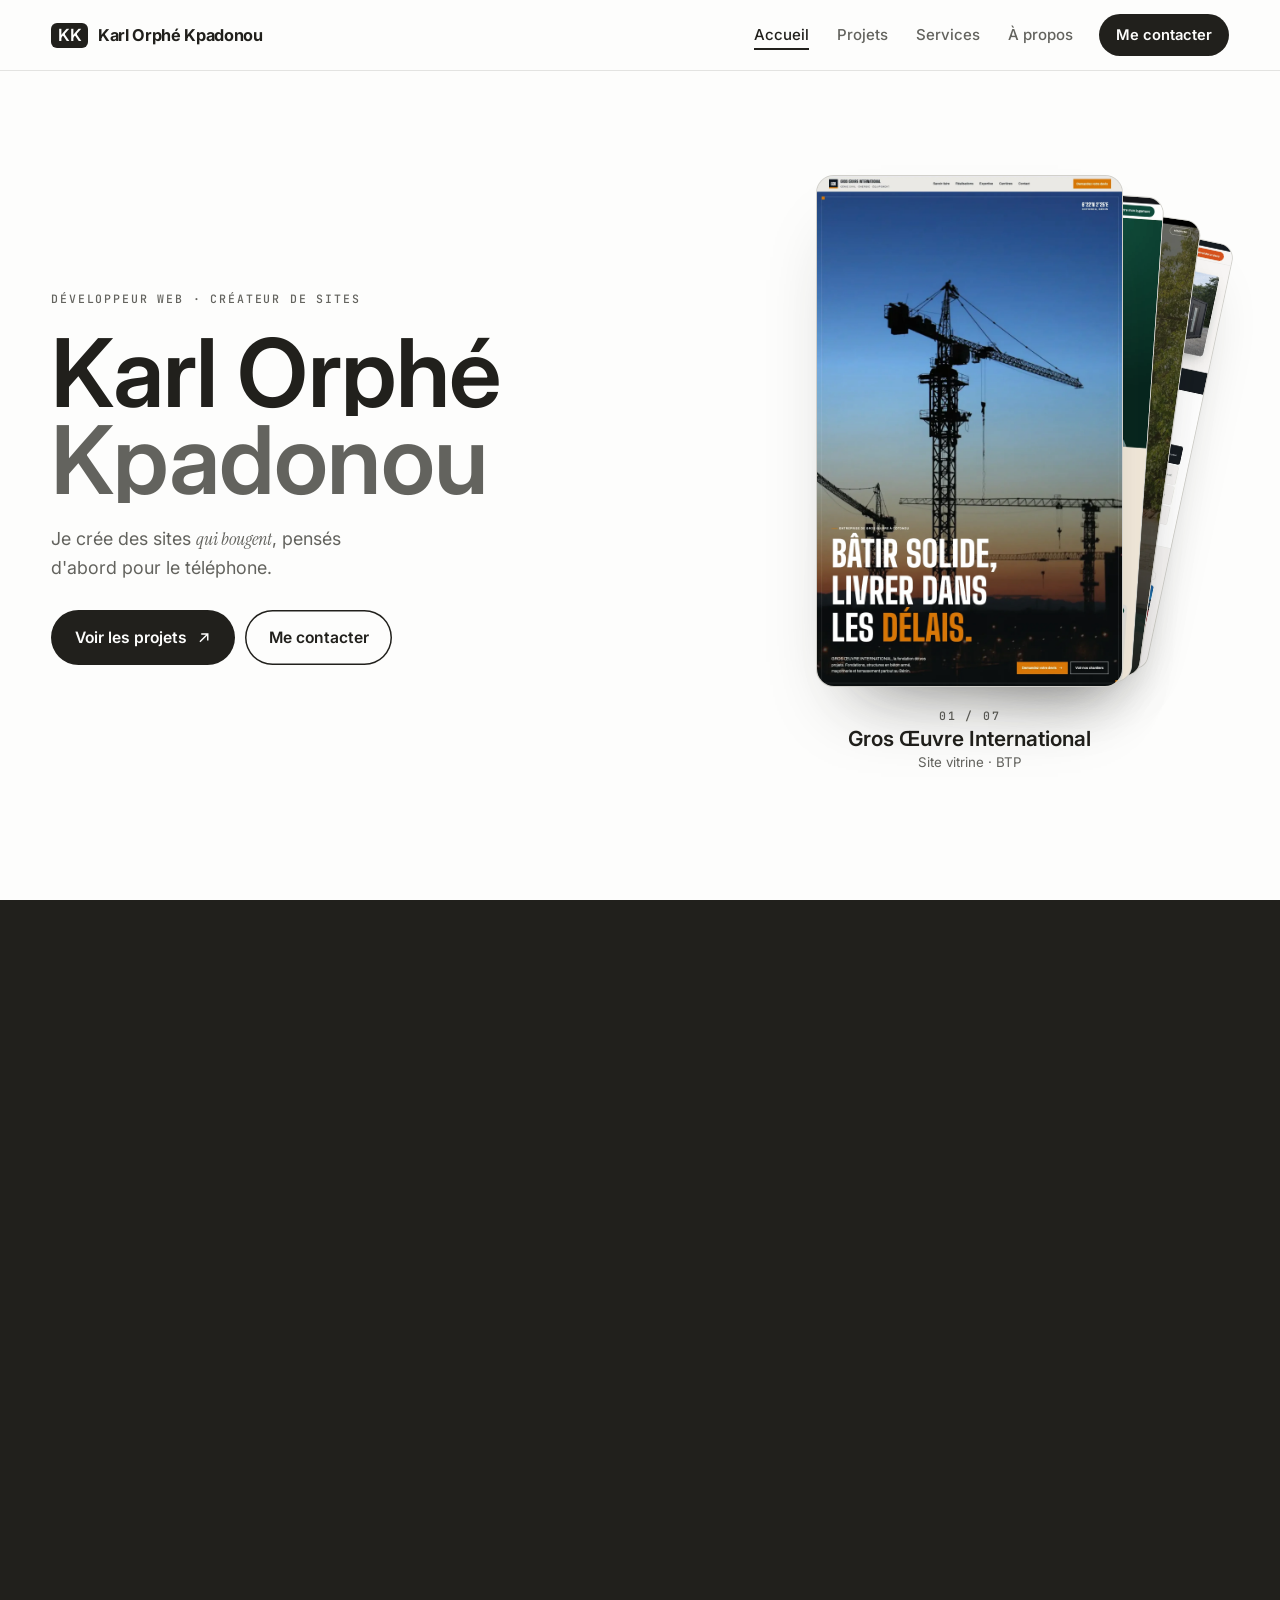
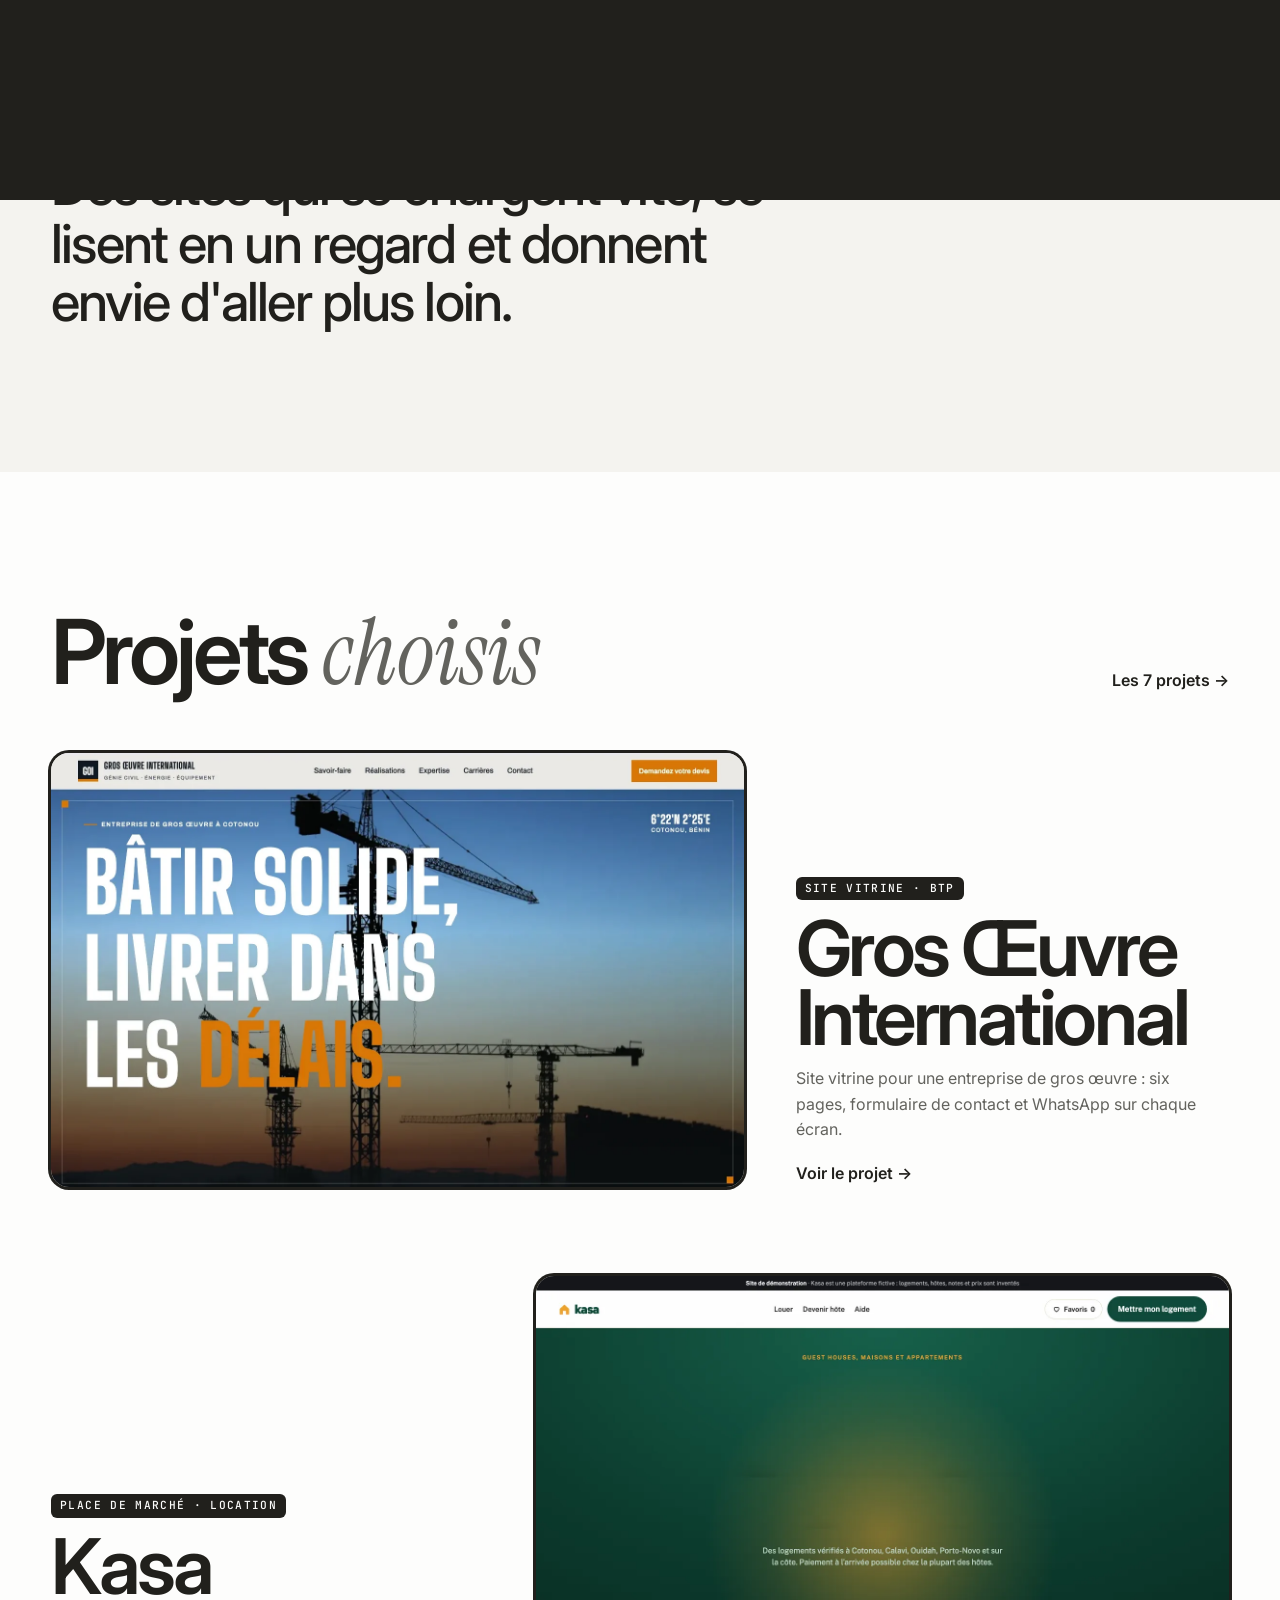
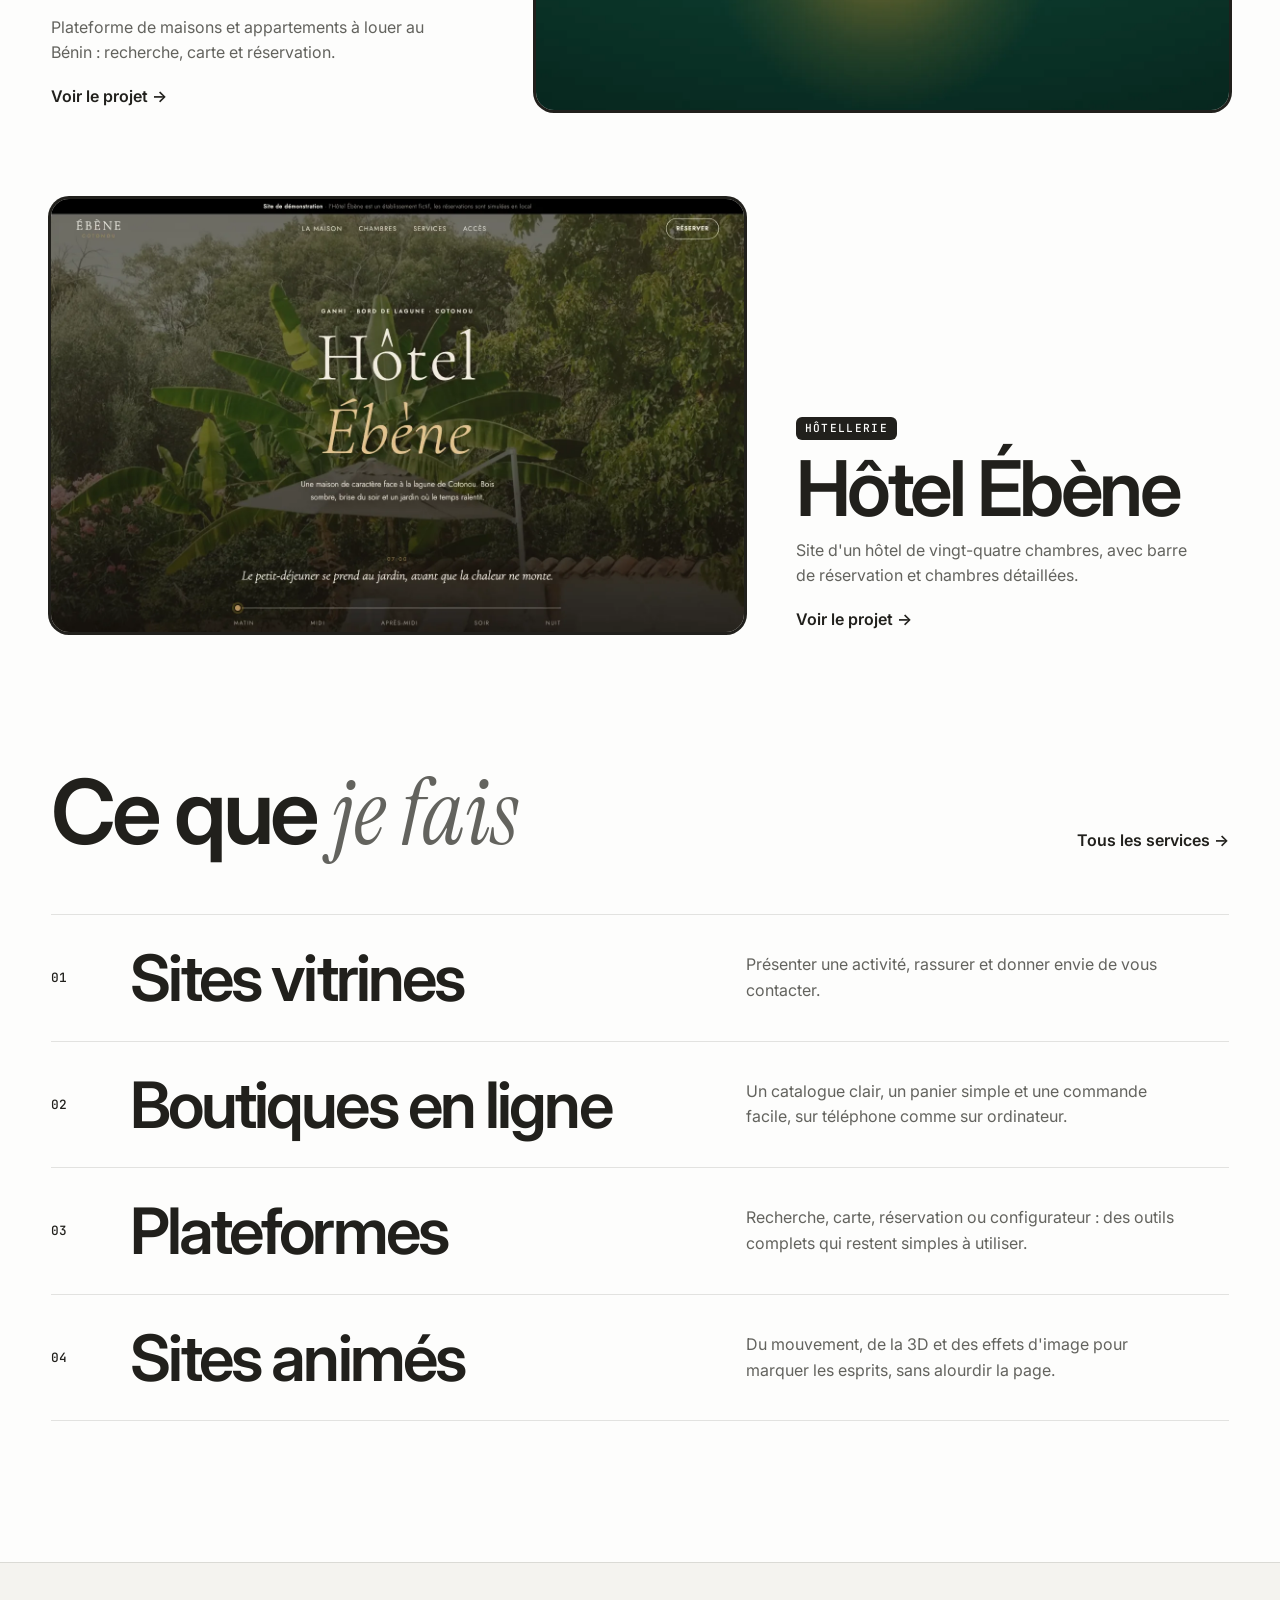
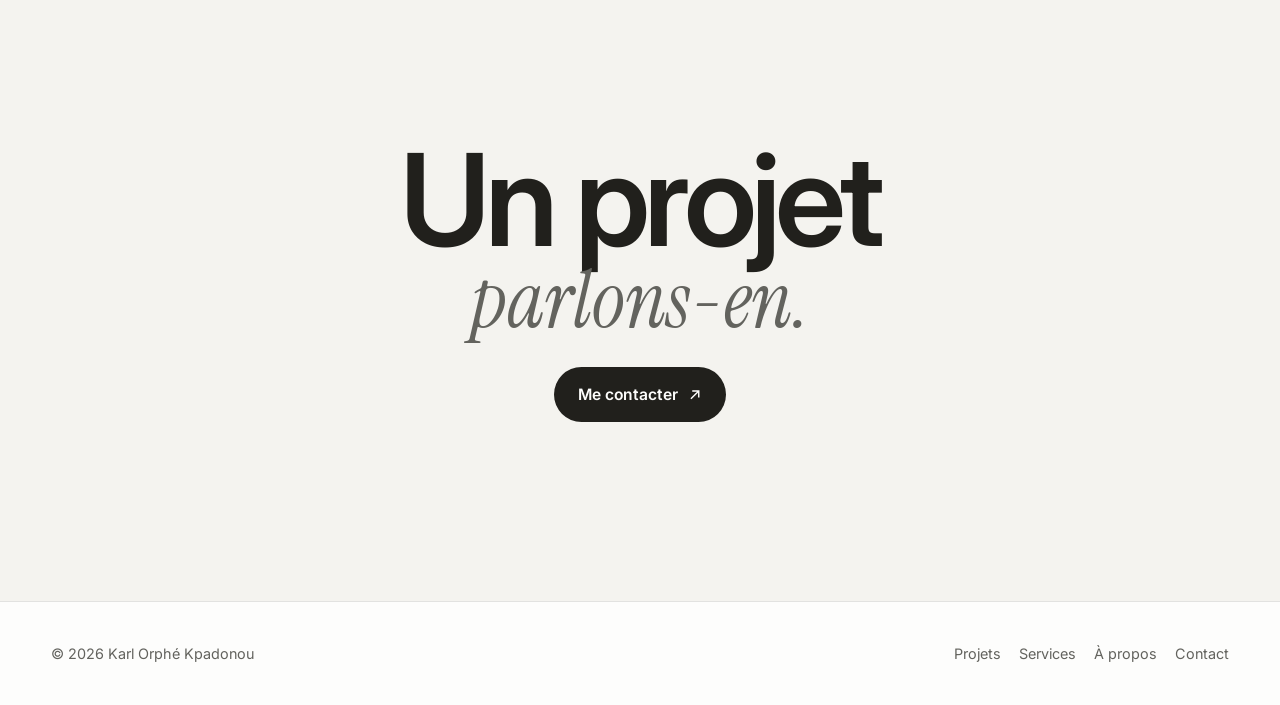
==== folio/index.html @ 0b269a1a "Portfolio et sites de démonstration Co-Authored-By: Claude Opus 5.5 <noreply@anthropic.com> Claude-S" ====
<!DOCTYPE html>
<html lang="fr">
<head>
<meta charset="utf-8">
<meta name="viewport" content="width=device-width,initial-scale=1,viewport-fit=cover">
<title>Karl Orphé Kpadonou · Développeur web</title>
<meta name="description" content="Karl Orphé Kpadonou, développeur web. Sites vitrines, boutiques en ligne, plateformes et sites animés, pensés d'abord pour le téléphone.">
<meta name="theme-color" content="#fdfdfc">
<link rel="preconnect" href="https://fonts.googleapis.com"><link rel="preconnect" href="https://fonts.gstatic.com" crossorigin>
<link href="https://fonts.googleapis.com/css2?family=Instrument+Serif:ital@0;1&family=Inter:wght@400;500;600&family=JetBrains+Mono:wght@500&display=swap" rel="stylesheet">
<link rel="preload" as="image" href="img/goi-long.webp?v=6"><link rel="preload" as="image" href="img/kasa-long.webp?v=6"><link rel="preload" as="image" href="img/ebene-long.webp?v=6">
<style>
:root{--bg:#fdfdfc;--bg2:#f4f3ef;--bg3:#e9e8e3;--ink:#21201c;--mute:#63635e;--line:rgba(33,32,28,.12);
--sky:#21201c;--coral:#21201c;--sun:#21201c;--mint:#21201c;--lilac:#21201c;--navy:#fdfdfc;
--gut:clamp(18px,4vw,56px);--disp:"Inter",system-ui,sans-serif;--serif:"Instrument Serif",Georgia,serif;--body:"Inter",system-ui,-apple-system,"Segoe UI",sans-serif;--mono:"JetBrains Mono",ui-monospace,monospace;--ease:cubic-bezier(.16,1,.3,1)}
*{box-sizing:border-box;margin:0}
html{-webkit-text-size-adjust:100%}
body{background:var(--bg);color:var(--ink);font:400 1rem/1.6 var(--body);-webkit-font-smoothing:antialiased;overflow-x:hidden}
a{color:inherit;text-decoration:none}img{display:block;max-width:100%}button{font:inherit;color:inherit;background:none;border:0;cursor:pointer}
[hidden]{display:none!important}
.tag{font:500 .72rem/1.2 var(--mono);letter-spacing:.16em;text-transform:uppercase;color:var(--mute)}
em.s{font-family:var(--serif);font-style:italic;font-weight:400;text-transform:none;letter-spacing:0}
.c-sky{color:var(--sky)}.c-coral{color:var(--coral)}.c-sun{color:var(--sun)}.c-mint{color:var(--mint)}.c-lilac{color:var(--lilac)}
.btn{display:inline-flex;align-items:center;gap:.6em;padding:.95em 1.5em;border-radius:999px;background:var(--sun);color:var(--navy);font-weight:600;font-size:.98rem;transition:background .3s,color .3s;will-change:transform}
.btn:hover{background:#3a3935}
.btn.line{background:transparent;color:inherit;box-shadow:inset 0 0 0 1.5px currentColor}
.btn.dark{background:var(--navy);color:var(--ink)}.btn.dark:hover{background:var(--bg3)}
.btn svg{width:1em;height:1em}

.nav{position:fixed;inset:0 0 auto 0;z-index:100;display:flex;justify-content:space-between;align-items:center;gap:16px;padding:14px var(--gut);background:rgba(253,253,252,.86);backdrop-filter:blur(12px);-webkit-backdrop-filter:blur(12px);border-bottom:1px solid var(--line)}
.nav .me{font-weight:600;letter-spacing:-.02em;font-size:1.02rem;display:flex;align-items:center;gap:10px}
.nav .me i{font:600 1.05rem/1 var(--disp);font-style:normal;background:var(--sky);color:var(--navy);padding:.28em .4em .22em;border-radius:6px}
.nav ul{display:flex;align-items:center;gap:clamp(14px,2.2vw,30px);list-style:none;padding:0;font-size:.94rem;font-weight:500}
.nav ul a{position:relative;padding:4px 0;color:var(--mute);transition:color .25s}
.nav ul a:hover,.nav ul a[aria-current]{color:var(--ink)}
.nav ul a[aria-current]::after{content:"";position:absolute;left:0;right:0;bottom:-2px;height:2px;background:var(--sun)}
.nav .cta{background:var(--sun);color:var(--navy);padding:.6em 1.15em;border-radius:999px;font-weight:600;font-size:.92rem;white-space:nowrap;transition:background .25s}
.nav .cta:hover{background:#3a3935}
.burger{display:none;width:42px;height:42px;border-radius:50%;box-shadow:inset 0 0 0 1.5px var(--line);position:relative}
.burger span{position:absolute;left:12px;right:12px;height:1.5px;background:var(--ink);transition:transform .35s var(--ease)}
.burger span:first-child{top:16px}.burger span:last-child{top:24px}
.menu-open .burger span:first-child{transform:translateY(4px) rotate(45deg)}.menu-open .burger span:last-child{transform:translateY(-4px) rotate(-45deg)}
.right{display:flex;align-items:center;gap:clamp(14px,2vw,28px)}
.mmenu{position:fixed;inset:0;z-index:99;background:var(--bg2);color:var(--ink);display:grid;align-content:center;gap:4px;padding:90px var(--gut) 40px;clip-path:inset(0 0 100% 0);transition:clip-path .6s var(--ease)}
.menu-open .mmenu{clip-path:inset(0)}
.mmenu a{font:600 clamp(2.6rem,12vw,4rem)/1.05 var(--disp)}
.mmenu a[aria-current]{color:var(--sky)}
@media(max-width:820px){.nav ul{display:none}.burger{display:block}.nav .me b{display:none}}

.wipe{position:fixed;inset:0;z-index:250;background:#21201c;color:#fdfdfc;display:grid;place-items:center;transform:translateY(100%);pointer-events:none}
.wipe b{font:600 clamp(3.5rem,14vw,11rem)/1 var(--disp)}
.wipe.in{transform:translateY(0);transition:transform .5s var(--ease)}
.wipe.out{transform:translateY(-100%);transition:transform .55s var(--ease)}
.prog{position:fixed;left:0;top:0;height:2px;width:100%;background:var(--sky);transform-origin:left;transform:scaleX(0);z-index:120}
.view{display:none}.view.on{display:block}

.hero{position:relative;height:100svh;min-height:600px;overflow:hidden;isolation:isolate}

.hero{display:grid;grid-template-columns:minmax(0,1.15fr) minmax(0,1fr);align-items:center;gap:clamp(30px,5vw,80px);padding:110px var(--gut) 60px;height:auto;min-height:100svh}
.h-txt h1{font:600 clamp(3.2rem,7.4vw,7.6rem)/.92 var(--disp);letter-spacing:-.055em;letter-spacing:-.01em;margin:18px 0 22px}
.h-txt h1 .l{display:block;overflow:hidden}
.h-txt h1 .l>span{display:block;transform:translateY(105%);transition:transform 1.1s var(--ease)}
.ready .h-txt h1 .l>span{transform:none}
.h-txt h1 .l:nth-child(2){color:var(--mute)}
.h-txt p{max-width:32ch;color:var(--mute);font-size:1.12rem}
.h-txt .acts{display:flex;gap:10px;flex-wrap:wrap;margin-top:28px}
.h-deck{display:grid;justify-items:center;gap:22px}
.deck{position:relative;width:clamp(210px,24vw,330px);aspect-ratio:3/5;cursor:pointer;touch-action:pan-y}
.deck a{position:absolute;inset:0;border-radius:18px;overflow:hidden;background:var(--bg3);border:1px solid rgba(33,32,28,.12);box-shadow:0 40px 70px -30px rgba(33,32,28,.28);transition:transform .7s var(--ease),opacity .5s;transform-origin:50% 100%}
.deck a img{width:100%;height:100%;object-fit:cover;object-position:top}
.deck a.out{transform:translateX(-115%) rotate(-14deg)!important;opacity:0!important}
.deck-cap{display:grid;justify-items:center;gap:6px;text-align:center;min-height:62px}
.deck-cap b{display:block;font:600 1.6rem/1 var(--disp)}
.deck-cap small{color:var(--mute)}
@media(max-width:800px){
  .hero{grid-template-columns:1fr;padding-top:96px;gap:26px}
  .h-deck{order:-1}
  .deck{width:min(46vw,200px)}
  .h-txt h1{font-size:clamp(2.8rem,13.5vw,4.2rem);margin:12px 0 14px}
}

}

.facts{display:grid;grid-template-columns:repeat(4,1fr);gap:12px;padding:0 var(--gut)}
.facts div{border-radius:20px;padding:22px;color:var(--ink);display:grid;gap:4px;background:var(--bg2)!important;border:1px solid var(--line)}
.facts b{font:600 clamp(2.4rem,5vw,4rem)/1 var(--disp);color:var(--sky)}
.facts span{font-weight:500;font-size:.95rem;color:var(--mute)}
@media(max-width:800px){.facts{grid-template-columns:repeat(2,1fr)}}

[data-split] .w{display:inline-block;opacity:.15;transform:translateY(.25em);transition:opacity .6s var(--ease),transform .8s var(--ease)}
[data-split].in .w{opacity:1;transform:none}
.up{opacity:0;transform:translateY(36px);transition:opacity .8s var(--ease),transform .9s var(--ease)}
.up.in{opacity:1;transform:none}

section{position:relative}
.sec{padding:clamp(80px,11vw,160px) var(--gut)}
.sec-h{display:flex;justify-content:space-between;align-items:end;gap:20px;flex-wrap:wrap;margin-bottom:clamp(30px,5vw,60px)}
.sec-h h2{font:600 clamp(3rem,10vw,9rem)/.88 var(--disp)}
.manifest{font-size:clamp(1.7rem,4.2vw,4rem);font-weight:500;letter-spacing:-.035em;line-height:1.08;max-width:22ch}
.band{background:var(--bg2);color:var(--ink)}
.band .tag{color:var(--sky)}

.feat{display:grid;gap:clamp(40px,7vw,100px)}
.fcard{display:grid;grid-template-columns:1.6fr 1fr;gap:clamp(18px,4vw,60px);align-items:end}
.fcard:nth-child(even){grid-template-columns:1fr 1.6fr}.fcard:nth-child(even) .fimg{order:2}
.fimg{border-radius:18px;overflow:hidden;aspect-ratio:16/10;background:var(--bg3);box-shadow:0 0 0 3px var(--c)}
.fimg img{width:100%;height:100%;object-fit:cover;object-position:top;transition:transform 1.2s var(--ease)}
.fcard:hover .fimg img{transform:scale(1.05)}
.fcard h3{font:600 clamp(2.4rem,6vw,5.6rem)/.9 var(--disp);margin:14px 0}
.fcard p{color:var(--mute);max-width:40ch}
.chip{display:inline-block;background:var(--c);color:var(--navy);font:500 .7rem/1 var(--mono);letter-spacing:.12em;text-transform:uppercase;padding:.55em .8em;border-radius:6px}
.more{display:inline-flex;align-items:center;gap:.5em;margin-top:18px;font-weight:600;color:var(--c,var(--sun))}
@media(max-width:800px){.fcard,.fcard:nth-child(even){grid-template-columns:1fr}.fcard:nth-child(even) .fimg{order:0}}

.slist{border-top:1px solid var(--line)}
.acc{border-bottom:1px solid var(--line)}
.acc summary{list-style:none;display:grid;grid-template-columns:4ch minmax(0,1.3fr) minmax(0,1fr) auto;gap:clamp(10px,3vw,40px);align-items:center;padding:clamp(20px,3vw,34px) 0;cursor:default}
.acc summary::-webkit-details-marker{display:none}
.acc summary b{font:500 .8rem var(--mono);color:var(--c)}
.acc summary h3{font:600 clamp(2rem,5vw,4.2rem)/.9 var(--disp)}
.acc summary i{display:none;font-style:normal;width:34px;height:34px;border-radius:50%;background:var(--c);color:var(--navy);place-items:center;font-size:1rem;transition:transform .35s var(--ease)}
.acc[open] summary i{transform:rotate(180deg)}
.acc .body{color:var(--mute)}
.acc .body.m{display:none}
@media(max-width:700px){
  .acc summary{grid-template-columns:3.5ch 1fr auto;cursor:pointer}
  .acc summary i{display:grid}
  .acc summary .body{display:none}
  .acc[open] .body.m{display:block;padding:0 0 20px 0}
}

.cta{padding:clamp(100px,14vw,200px) var(--gut);text-align:center;display:grid;justify-items:center;gap:30px;background:var(--bg2);color:var(--ink);overflow:hidden;border-top:1px solid var(--line)}
.cta h2{font:600 clamp(3rem,10vw,9rem)/.9 var(--disp)}
.cta h2 em{font-size:.62em;display:block;margin-top:.1em;color:var(--sky)}


.pg-h{padding:clamp(120px,15vw,190px) var(--gut) 0;display:grid;gap:14px}
.pg-h h1{font:600 clamp(4.2rem,17vw,16rem)/.82 var(--disp)}
.pg-h p{color:var(--mute);max-width:46ch}
.ring-view{width:100%;height:clamp(440px,62vw,680px);perspective:1300px;display:grid;place-items:center;cursor:grab;touch-action:pan-y;user-select:none;overflow:hidden}
.ring-view:active{cursor:grabbing}
.ring{position:relative;width:0;height:0;transform-style:preserve-3d;will-change:transform}
.ring a{position:absolute;left:calc(var(--cw)/-2);top:calc(var(--cw)*-0.83);width:var(--cw);height:calc(var(--cw)*1.66);border-radius:16px;overflow:hidden;background:var(--bg3);backface-visibility:hidden;box-shadow:0 0 0 3px var(--c),0 30px 50px -26px rgba(33,32,28,.22);-webkit-user-drag:none}
.ring a img{width:100%;height:100%;object-fit:cover;object-position:top;pointer-events:none}

.ring a b{position:absolute;left:10px;bottom:10px;z-index:2;font:500 .62rem/1 var(--mono);letter-spacing:.12em;background:var(--navy);color:var(--sky);padding:.5em .6em;border-radius:5px}

.ring-cap{display:grid;justify-items:center;gap:8px;text-align:center;padding:0 var(--gut) clamp(60px,8vw,100px)}
.ring-cap b{font:600 clamp(2rem,5vw,3.4rem)/1 var(--disp)}
.ring-cap small{color:var(--mute);margin-bottom:10px}

.case-h{padding:clamp(120px,14vw,180px) var(--gut) clamp(30px,5vw,60px);display:grid;gap:20px}
.case-h .tag{color:var(--sky)}
.case-h h1{font:600 clamp(3.4rem,12vw,11rem)/.85 var(--disp)}
.meta{display:flex;flex-wrap:wrap;gap:clamp(18px,4vw,60px);border-top:1px solid var(--line);padding-top:18px}
.meta div{display:grid;gap:4px;font-weight:600}.meta small{font:500 .7rem var(--mono);letter-spacing:.14em;text-transform:uppercase;color:var(--mute)}
.case-f{padding:clamp(30px,5vw,60px) var(--gut)}
.frame{border-radius:16px;overflow:hidden;aspect-ratio:16/9;background:var(--bg3);position:relative;box-shadow:0 0 0 3px var(--c)}
.frame img{width:100%;position:absolute;top:0;left:0}
.case-b{padding:0 var(--gut) clamp(40px,6vw,90px);display:grid;grid-template-columns:1fr 1.2fr;gap:clamp(24px,6vw,90px)}
.case-b h2{font-size:clamp(1.6rem,3vw,2.6rem);font-weight:500}
.case-b ul{list-style:none;padding:0}
.case-b li{display:grid;grid-template-columns:3ch 1fr;gap:12px;padding:16px 0;border-top:1px solid var(--line);color:#3a3935}
.case-b li b{font:500 .8rem var(--mono);color:var(--c);padding-top:.25em}
@media(max-width:800px){.case-b{grid-template-columns:1fr}}
.shots{padding:0 var(--gut) clamp(40px,6vw,90px);display:grid;grid-template-columns:repeat(2,1fr);gap:clamp(12px,2vw,24px)}
.shots figure{border-radius:14px;overflow:hidden}
.shots figure:first-child{grid-column:1/-1}
@media(max-width:640px){.shots{grid-template-columns:1fr}}
.mdet>summary{display:none}
@media(max-width:700px){
  .mdet{border-top:1px solid var(--line);margin:0 var(--gut)}
  .mdet:last-of-type{border-bottom:1px solid var(--line);margin-bottom:40px}
  .mdet>summary{display:flex;justify-content:space-between;align-items:center;list-style:none;padding:18px 0;font-weight:600;cursor:pointer}
  .mdet>summary::-webkit-details-marker{display:none}
  .mdet>summary i{font-style:normal;width:32px;height:32px;border-radius:50%;background:var(--c);color:var(--navy);display:grid;place-items:center;transition:transform .35s}
  .mdet[open]>summary i{transform:rotate(180deg)}
  .mdet .shots,.mdet .case-b{padding-left:0;padding-right:0}
}
.next{display:block;padding:clamp(60px,9vw,120px) var(--gut);background:var(--bg2);text-align:center}
.next b{display:block;font:600 clamp(3rem,11vw,9rem)/.9 var(--disp);margin-top:12px;transition:color .3s}
.next:hover b{color:var(--sun)}

.srv{display:grid;grid-template-columns:repeat(2,minmax(0,1fr));gap:14px;padding:clamp(50px,7vw,90px) var(--gut)}
.srv details{border-radius:22px;background:var(--bg2);color:var(--ink);padding:clamp(24px,3.5vw,44px);border:1px solid var(--line)}
.srv summary{list-style:none;display:flex;justify-content:space-between;gap:16px;align-items:start;cursor:default}
.srv summary::-webkit-details-marker{display:none}
.srv h3{font:600 clamp(2.2rem,4.6vw,4rem)/.9 var(--disp);margin-top:10px}
.srv .tag{color:var(--sky)}
.srv summary i{display:none;font-style:normal;width:36px;height:36px;border-radius:50%;background:var(--sky);color:var(--navy);place-items:center;flex:none;transition:transform .35s}
.srv details[open] summary i{transform:rotate(180deg)}
.srv p{font-size:1.05rem;margin-top:16px;color:#3a3935}
.srv ul{list-style:none;padding:0;display:flex;flex-wrap:wrap;gap:8px;margin-top:18px}
.srv li{padding:.45em .95em;border-radius:999px;background:rgba(33,32,28,.05);font-size:.88rem;font-weight:500}
@media(max-width:800px){.srv{grid-template-columns:1fr}}
@media(max-width:700px){.srv summary{cursor:pointer;align-items:center}.srv summary i{display:grid}}
.steps{display:grid;grid-template-columns:repeat(4,minmax(0,1fr));gap:14px}
.steps article{padding:26px;border-radius:20px;background:var(--bg2);border-top:4px solid var(--c);display:grid;gap:10px;align-content:start}
.steps b{font:italic 400 3.2rem/1 var(--serif);color:var(--c)}
.steps h3{font-size:1.3rem}.steps p{color:var(--mute);font-size:.96rem}
@media(max-width:900px){.steps{grid-template-columns:repeat(2,minmax(0,1fr))}}@media(max-width:480px){.steps{grid-template-columns:1fr}}
.faq{max-width:900px}
.faq details{border-top:1px solid var(--line);padding:22px 0}
.faq details:last-child{border-bottom:1px solid var(--line)}
.faq summary{list-style:none;cursor:pointer;display:flex;justify-content:space-between;gap:20px;font-size:clamp(1.1rem,2vw,1.4rem);font-weight:500}
.faq summary::-webkit-details-marker{display:none}
.faq summary::after{content:"+";color:var(--sun);font-size:1.5em;line-height:1;transition:transform .3s}
.faq details[open] summary::after{transform:rotate(45deg)}
.faq p{color:var(--mute);margin-top:12px;max-width:60ch}

.ab-h{padding:clamp(120px,14vw,180px) var(--gut) clamp(50px,7vw,90px);display:grid;grid-template-columns:minmax(0,1.5fr) minmax(0,1fr);gap:clamp(30px,6vw,100px);align-items:end}
.ab-h h1{font-size:clamp(2.8rem,7.5vw,7.4rem);font-weight:600;letter-spacing:-.05em;line-height:.95}
.ab-h .acts{display:flex;gap:10px;flex-wrap:wrap;margin-top:28px}
.fiche{border-radius:22px;background:var(--bg2);border:1px solid var(--line);color:var(--ink);padding:8px 22px}
.fiche>div{display:grid;grid-template-columns:7.5em 1fr;gap:14px;padding:14px 0;border-bottom:1px solid var(--line);align-items:baseline}
.fiche>div:last-child{border:0}
.fiche small{font:500 .68rem var(--mono);letter-spacing:.14em;text-transform:uppercase;opacity:.7}
.fiche b{font-weight:600}
.fiche .edu small{display:inline;margin-left:8px;font:400 .88rem var(--body);letter-spacing:0;text-transform:none}
@media(max-width:860px){.ab-h{grid-template-columns:1fr}}
.ab-b{padding:0 var(--gut) clamp(80px,10vw,140px);display:grid;grid-template-columns:1.4fr 1fr;gap:clamp(24px,6vw,100px)}
.ab-b p{color:#3a3935;font-size:1.1rem;max-width:44ch}.ab-b p+p{margin-top:1em}
@media(max-width:860px){.ab-b{grid-template-columns:1fr}}

.ct{padding:clamp(120px,14vw,180px) var(--gut) clamp(80px,10vw,140px);display:grid;grid-template-columns:minmax(0,1fr) minmax(0,1fr);gap:clamp(30px,6vw,90px)}
.ct h1{font:600 clamp(3.6rem,11vw,10rem)/.85 var(--disp)}
.mailbox{margin-top:28px;border-radius:20px;background:var(--bg2);border:1px solid var(--line);color:var(--ink);padding:22px;display:grid;gap:6px}
.mailbox small{font:500 .68rem var(--mono);letter-spacing:.14em;text-transform:uppercase;opacity:.7}
.mail{font-size:clamp(1.1rem,2.4vw,1.7rem);font-weight:600;word-break:break-all}
.copy{justify-self:start;font:500 .72rem var(--mono);letter-spacing:.12em;text-transform:uppercase;background:var(--sky);color:var(--navy);padding:.6em .9em;border-radius:999px;margin-top:6px}
.ways{display:flex;gap:10px;flex-wrap:wrap;margin-top:14px}
.ways span{padding:.5em .9em;border-radius:999px;background:var(--bg2);font-size:.9rem}
.fbox{border-radius:22px;background:var(--bg2);padding:clamp(20px,3vw,34px);align-self:start}
.fbox>summary{list-style:none;display:flex;justify-content:space-between;align-items:center;font:600 1.8rem/1 var(--disp);cursor:default}
.fbox>summary::-webkit-details-marker{display:none}
.fbox>summary i{display:none;font-style:normal;width:36px;height:36px;border-radius:50%;background:var(--sun);color:var(--navy);place-items:center;font-family:var(--body);font-size:1rem;transition:transform .35s}
.fbox[open]>summary i{transform:rotate(180deg)}
@media(max-width:700px){.fbox>summary{cursor:pointer}.fbox>summary i{display:grid}}
form{display:grid;grid-template-columns:1fr 1fr;gap:14px;align-content:start;margin-top:20px}
label{display:grid;gap:6px;font-size:.85rem;color:var(--mute)}
label.full,.full{grid-column:1/-1}
input,select,textarea{font:inherit;font-size:1rem;color:var(--ink);background:var(--bg);border:1px solid var(--line);border-radius:12px;padding:.85em 1em;width:100%}
textarea{min-height:120px;resize:vertical}
input:focus,select:focus,textarea:focus{outline:2px solid var(--sun);outline-offset:1px}
.ok{display:none;color:var(--mint)}.ok.on{display:block}
@media(max-width:800px){.ct{grid-template-columns:1fr}form{grid-template-columns:1fr}}

footer{padding:40px var(--gut);display:flex;justify-content:space-between;gap:20px;flex-wrap:wrap;border-top:1px solid var(--line);color:var(--mute);font-size:.9rem}
footer nav{display:flex;gap:18px;flex-wrap:wrap}footer a:hover{color:var(--sun)}

@media(prefers-reduced-motion:reduce){*,*::before,*::after{animation:none!important;transition:none!important}.up,[data-split] .w{opacity:1;transform:none}.hero-b h1 .l>span{transform:none}}
h1,h2,h3{letter-spacing:-.045em}
.pg-h h1{font-size:clamp(3.4rem,12vw,11rem)!important;letter-spacing:-.06em}
.sec-h h2{font-size:clamp(2.4rem,7vw,6.4rem)!important}
.case-h h1{font-size:clamp(2.8rem,8.5vw,8rem)!important}
.next b{font-size:clamp(2.4rem,7.5vw,6.5rem)!important}
.ct h1{font-size:clamp(3rem,8vw,7.4rem)!important}
em.s{color:var(--mute)!important}
.tag{color:var(--mute)!important}
.btn.line{color:var(--ink)}
.deck-cap b{font-size:1.3rem}
.ring-cap b{font-size:clamp(1.6rem,4vw,2.6rem)}
.ab-b p.manifest{font-size:clamp(1.7rem,3.4vw,3rem);color:var(--ink);max-width:20ch}
</style>
</head>
<body>
<div class="prog" id="prog"></div>
<div class="wipe" id="wipe" aria-hidden="true"><b id="wipeT"></b></div>

<header class="nav">
  <a class="me" href="#accueil" aria-label="Accueil"><i>KK</i><b data-me="nom">Karl Orphé Kpadonou</b></a>
  <div class="right">
    <nav aria-label="Navigation"><ul>
      <li><a href="#accueil">Accueil</a></li><li><a href="#projets">Projets</a></li><li><a href="#services">Services</a></li><li><a href="#apropos">À propos</a></li>
    </ul></nav>
    <a class="cta" href="#contact">Me contacter</a>
    <button class="burger" id="burger" aria-label="Ouvrir le menu" aria-expanded="false"><span></span><span></span></button>
  </div>
</header>
<nav class="mmenu" id="mmenu" aria-label="Menu mobile">
  <a href="#accueil">Accueil</a><a href="#projets">Projets</a><a href="#services">Services</a><a href="#apropos">À propos</a><a href="#contact">Contact</a>
</nav>

<main>
<div class="view on" data-view="accueil">
  <section class="hero" id="hero">
    <div class="h-txt">
      <span class="tag c-sky">Développeur web · Créateur de sites</span>
      <h1><span class="l"><span data-me="prenoms">Karl Orphé</span></span><span class="l"><span style="transition-delay:.1s" data-me="nomfam">Kpadonou</span></span></h1>
      <p>Je crée des sites <em class="s c-sky">qui bougent</em>, pensés d'abord pour le téléphone.</p>
      <div class="acts"><a class="btn" href="#projets" data-mag>Voir les projets <svg viewBox="0 0 24 24" fill="none" stroke="currentColor" stroke-width="2.2"><path d="M6 18 18 6M8 6h10v10"/></svg></a><a class="btn line" href="#contact" data-mag>Me contacter</a></div>
    </div>
    <div class="h-deck">
      <div class="deck" id="deck" aria-label="Projets récents"></div>
      <div class="deck-cap"><span class="tag" id="deckN">01 / 07</span><a href="#goi" id="deckT"><b>Gros Œuvre International</b><small>Site vitrine · BTP</small></a></div>
    </div>
  </section>

  <section class="facts">
    <div style="background:var(--sky)"><b>7</b><span>sites réalisés</span></div>
    <div style="background:var(--sun)"><b>4</b><span>types de sites</span></div>
    <div style="background:var(--mint)"><b>100 %</b><span>pensés mobile</span></div>
    <div style="background:var(--coral)"><b>24 h</b><span>pour vous répondre</span></div>
  </section>

  <section class="sec band" style="margin-top:clamp(60px,9vw,120px)">
    <span class="tag">En bref</span>
    <p class="manifest" data-split style="margin-top:22px">Des sites qui se chargent vite, se lisent en un regard et donnent envie d'aller plus loin.</p>
  </section>

  <section class="sec">
    <div class="sec-h"><h2>Projets <em class="s c-sky">choisis</em></h2><a class="more" href="#projets">Les 7 projets →</a></div>
    <div class="feat" id="feat"></div>
  </section>

  <section class="sec" style="padding-top:0">
    <div class="sec-h"><h2>Ce que <em class="s c-coral">je fais</em></h2><a class="more" href="#services">Tous les services →</a></div>
    <div class="slist" id="slistHome"></div>
  </section>

  <section class="cta">
    <h2>Un projet<em class="s">parlons-en.</em></h2>
    <a class="btn" href="#contact" data-mag>Me contacter <svg viewBox="0 0 24 24" fill="none" stroke="currentColor" stroke-width="2.2"><path d="M6 18 18 6M8 6h10v10"/></svg></a>
  </section>
</div>

<div class="view" data-view="projets">
  <section class="pg-h"><span class="tag c-sun">Sélection · 7 projets</span><h1>Projets</h1><p>Faites tourner le manège et touchez un site pour l'ouvrir.</p></section>
  <section class="ring-view" id="ringView" aria-label="Manège des projets"><div class="ring" id="ring"></div></section>
  <div class="ring-cap"><span class="tag" id="ringN">01 / 07</span><b id="ringT">Gros Œuvre International</b><small id="ringK">Site vitrine · BTP</small><a class="btn" id="ringGo" href="#goi">Ouvrir le projet</a><span class="tag">Glissez pour faire tourner</span></div>
</div>

<div class="view" data-view="case" id="case"></div>

<div class="view" data-view="services">
  <section class="pg-h"><span class="tag c-mint">Services</span><h1>Services</h1><p>Quatre types de sites, une même exigence : rapides, clairs et pensés pour le téléphone.</p></section>
  <section class="srv" id="srv"></section>
  <section class="sec" style="padding-top:clamp(40px,6vw,80px)">
    <div class="sec-h"><h2>Comment <em class="s c-sun">je travaille</em></h2></div>
    <div class="steps">
      <article class="up" style="--c:var(--sky)"><b>1</b><h3>J'écoute</h3><p>Vous me dites ce que le site doit faire et pour qui.</p></article>
      <article class="up" style="--c:var(--sun)"><b>2</b><h3>Je maquette</h3><p>Vous voyez le site avant qu'il existe, et on ajuste ensemble.</p></article>
      <article class="up" style="--c:var(--mint)"><b>3</b><h3>Je construis</h3><p>Pages, contenus et détails, testés sur de vrais téléphones.</p></article>
      <article class="up" style="--c:var(--coral)"><b>4</b><h3>Je mets en ligne</h3><p>Publication, vérifications et prise en main du site.</p></article>
    </div>
  </section>
  <section class="sec" style="padding-top:0">
    <div class="sec-h"><h2>Questions</h2></div>
    <div class="faq">
      <details><summary>Combien de temps faut-il pour un site ?</summary><p>Cela dépend du nombre de pages et des contenus disponibles. Je vous donne un délai précis avec ma proposition, avant de commencer.</p></details>
      <details><summary>Pouvez-vous gérer le nom de domaine et l'hébergement ?</summary><p>Oui. Je m'en occupe, à votre nom, pour que le site vous appartienne entièrement.</p></details>
      <details><summary>Pourrai-je modifier le site moi-même ?</summary><p>Oui. Je vous montre comment changer les textes et les images, et je reste disponible si besoin.</p></details>
      <details><summary>Le site fonctionnera-t-il bien sur téléphone ?</summary><p>C'est le point de départ de chaque projet : je conçois d'abord pour le téléphone, puis j'élargis à l'ordinateur.</p></details>
    </div>
  </section>
  <section class="cta sky"><h2>Votre site<em class="s">commence ici.</em></h2><a class="btn" href="#contact" data-mag>Me contacter</a></section>
</div>

<div class="view" data-view="apropos">
  <section class="ab-h">
    <div><span class="tag c-lilac">À propos</span><h1 style="margin-top:18px">Je crée des sites <em class="s c-lilac">qui donnent envie.</em></h1>
      <div class="acts"><a class="btn" href="#contact" data-mag>Me contacter</a><a class="btn line" href="#projets" data-mag>Voir les projets</a><a class="btn line" id="waBtn" href="#" target="_blank" rel="noopener" hidden>WhatsApp</a></div></div>
    <div class="fiche">
      <div><small>Nom</small><b data-me="nom">Karl Orphé Kpadonou</b></div>
      <div><small>Métier</small><b>Développeur web</b></div>
      <div><small>Je réalise</small><b>Vitrines · Boutiques · Plateformes</b></div>
      <div id="eduWrap"><small>Formation</small><span class="edu" id="edu"></span></div>
      <div><small>Réponse</small><b>Sous 24 heures</b></div>
    </div>
  </section>
  <section class="ab-b">
    <p class="manifest" data-split>Étudiant en école d'ingénieurs, je dessine et je code des sites web.</p>
    <div><p>Je travaille avec l'intelligence artificielle pour aller vite, et je teste chaque page sur téléphone avant de la mettre en ligne.</p><p>Les sept sites de ce portfolio sont des projets de démonstration. Ouvrez-les : ils montrent ce que je sais faire.</p></div>
  </section>
  <section class="cta lilac"><h2>Parlons de<em class="s">votre projet.</em></h2><a class="btn" href="#contact" data-mag>Me contacter</a></section>
</div>

<div class="view" data-view="contact">
  <section class="ct">
    <div><span class="tag c-mint">Contact</span><h1 style="margin-top:16px">Parlons de votre <em class="s c-mint">site.</em></h1>
      <div class="mailbox"><small>Écrivez-moi</small><a class="mail" id="mail" href="#">—</a><button class="copy" id="copy" type="button">Copier l'adresse</button></div>
      <div class="ways" id="ways"></div></div>
    <details class="fbox" id="fbox" open><summary>Décrire mon projet <i>▾</i></summary>
    <form id="briefForm">
      <label>Nom ou entreprise<input name="nom" required placeholder="Studio, entreprise…"></label>
      <label>E-mail ou WhatsApp<input name="contact" required placeholder="vous@exemple.com"></label>
      <label class="full">Type de projet<select name="type"><option>Site vitrine</option><option>Boutique en ligne</option><option>Plateforme</option><option>Site animé</option><option>Refonte</option></select></label>
      <label class="full">Votre besoin en quelques lignes<textarea name="msg" placeholder="Activité, pages souhaitées, délai idéal…"></textarea></label>
      <div class="full"><button class="btn" type="submit">Préparer l'e-mail</button></div>
      <p class="ok full" id="briefOk" role="status">Votre messagerie s'ouvre avec le message prêt à envoyer.</p>
    </form></details>
  </section>
</div>
</main>

<footer><span>© 2026 <span data-me="nom">Karl Orphé Kpadonou</span></span><nav><a href="#projets">Projets</a><a href="#services">Services</a><a href="#apropos">À propos</a><a href="#contact">Contact</a></nav></footer>

<script>
/* ======================= VOS INFORMATIONS ======================= */
const ME={
  nom:"Karl Orphé Kpadonou",
  email:"kpadonouk442@gmail.com",
  tel:"",                       // numéro WhatsApp, ex. "+229 01 00 00 00 00" — vide = bouton masqué
  formation:[
    {t:"ECE", s:"École d'ingénieurs · en cours"}
    // {t:"Nom de la certification", s:"Organisme · année"}
  ],
  liens:{goi:"../goi/",kasa:"../kasa/",ebene:"../ebene/",kubik:"../kubik/",baingres:"../baingres/",assise:"../shop/",meridien:"../studio/"}
};
/* ================================================================ */
const C=Array(7).fill('var(--sky)');
const PJ=[
 {id:'goi',n:'Gros Œuvre International',kind:'Site vitrine · BTP',img:'goi',sec:'BTP',
  d:'Site vitrine pour une entreprise de gros œuvre : six pages, formulaire de contact et WhatsApp sur chaque écran.',
  brief:"Présenter les métiers et les chantiers d'une entreprise de gros œuvre, et donner envie de la contacter.",
  pts:['Les quatre métiers se dévoilent photo par photo pendant le défilement.','Galerie de chantiers filtrable, avec fiche détaillée et curseur avant / après.','Formulaire de contact complet et bouton WhatsApp pré-rempli sur toutes les pages.']},
 {id:'kasa',n:'Kasa',kind:'Place de marché · location',img:'kasa',sec:'Location courte durée',
  d:'Plateforme de maisons et appartements à louer au Bénin : recherche, carte et réservation.',
  brief:"Montrer qu'une place de marché complète — chercher, comparer, réserver — tient dans une seule page rapide.",
  pts:['Photos en arches qui bougent avec la souris et manège 3D des destinations.','Recherche par ville, dates et voyageurs, avec filtres par type et budget.','Fiche logement avec galerie, équipements et calcul du séjour.']},
 {id:'ebene',n:'Hôtel Ébène',kind:"Hôtellerie",img:'ebene',sec:'Hôtellerie',
  d:"Site d'un hôtel de vingt-quatre chambres, avec barre de réservation et chambres détaillées.",
  brief:"Faire ressentir un lieu avant de le vendre, puis rendre la réservation évidente.",
  pts:["Deux portes d'ébène s'ouvrent en 3D sur l'hôtel quand on défile.","Un curseur fait passer la page du matin à la nuit.",'Barre de réservation qui calcule nuits, taxe et petit-déjeuner.']},
 {id:'kubik',n:'Kubik',kind:'Industrie · conteneurs',img:'kubik',sec:'Modules industriels',
  d:'Bureaux et cabines livrés pliés, avec configurateur de prix en direct.',
  brief:"Expliquer un produit qu'on ne comprend qu'en le voyant se déplier, puis donner un prix tout de suite.",
  pts:['Un conteneur en 3D se déplie au fil du défilement.','Configurateur : usage, surface et options donnent un prix et un délai.','Quatre gammes présentées en cartes qui s’ouvrent au survol.']},
 {id:'baingres',n:'Bain & Grès',kind:'Boutique · salle de bain',img:'aquafer',sec:'Sanitaire & carrelage',
  d:'Catalogue de robinetterie, vasques et carrelage : aperçu rapide, fiches produit et panier.',
  brief:"Rendre un catalogue technique agréable à parcourir, avec une ambiance de salle d'exposition.",
  pts:['Accueil éditorial clair, avec les univers de la salle de bain.','Catalogue filtrable et fiche produit en aperçu rapide.','Panier avec barre de livraison offerte et frais par ville.']},
 {id:'assise',n:'Assise',kind:'Boutique · mobilier',img:'shop',sec:'Mobilier',
  d:"Boutique de chaises : vitrine qui change d'univers, cartes en 3D et panier qui fonctionne.",
  brief:"Prouver qu'un catalogue peut être vivant et que l'achat reste simple.",
  pts:['La vitrine change de couleur par un cercle qui s’ouvre.','Les cartes produits s’inclinent en 3D sous la souris.','L’article vole vers le panier, qui recalcule le total.']},
 {id:'meridien',n:'Studio Méridien',kind:'Architecture · immersif',img:'studio',sec:'Architecture',
  d:"Site immersif pour un atelier d'architecture : les images réagissent à la souris et au défilement.",
  brief:"Montrer jusqu'où peut aller l'animation d'images sans alourdir la page.",
  pts:['Écran de chargement avec compteur et pile de photos.','Collage en profondeur qui suit la souris.','Une image s’ouvre en plein écran au fil du défilement.']}
];
PJ.forEach((p,i)=>p.c=C[i]);
const SV=[
 {t:'Sites vitrines',c:'var(--sky)',d:"Présenter une activité, rassurer et donner envie de vous contacter.",i:['Pages sur mesure','Formulaire de contact','Bouton WhatsApp','Référencement de base']},
 {t:'Boutiques en ligne',c:'var(--sun)',d:"Un catalogue clair, un panier simple et une commande facile, sur téléphone comme sur ordinateur.",i:['Catalogue et filtres','Fiches produit','Panier','Prix en FCFA ou en euros']},
 {t:'Plateformes',c:'var(--mint)',d:"Recherche, carte, réservation ou configurateur : des outils complets qui restent simples à utiliser.",i:['Recherche et filtres','Carte','Réservation','Calcul de prix']},
 {t:'Sites animés',c:'var(--coral)',d:"Du mouvement, de la 3D et des effets d'image pour marquer les esprits, sans alourdir la page.",i:['Animations au défilement','Effets 3D','Transitions','Pages légères']}
];

const $=(s,r=document)=>r.querySelector(s),$$=(s,r=document)=>[...r.querySelectorAll(s)];
const reduce=matchMedia('(prefers-reduced-motion: reduce)').matches,fine=matchMedia('(hover:hover) and (pointer:fine)').matches,mob=matchMedia('(max-width:700px)');
const clamp=(v,a=0,b=1)=>Math.min(b,Math.max(a,v)),lerp=(a,b,t)=>a+(b-a)*t;
const V='?v=6', ARW='<svg viewBox="0 0 24 24" fill="none" stroke="currentColor" stroke-width="2.2"><path d="M6 18 18 6M8 6h10v10"/></svg>';

const _n=ME.nom.trim().split(/\s+/);ME.nomfam=_n.length>1?_n.pop():ME.nom;ME.prenoms=_n.join(' ')||ME.nom;
$$('[data-me]').forEach(e=>e.textContent=ME[e.dataset.me]);
$('#mail').textContent=ME.email;$('#mail').href='mailto:'+ME.email;
$('#edu').innerHTML=ME.formation.map(f=>`<b>${f.t}</b><small>${f.s}</small>`).join('<br>');$('#eduWrap').hidden=!ME.formation.length;
$('#ways').innerHTML=(ME.tel?`<span>WhatsApp · ${ME.tel}</span>`:'')+`<span>Réponse sous 24 h</span><span>Premier échange gratuit</span>`;
if(ME.tel){const a=$('#waBtn');a.href='https://wa.me/'+ME.tel.replace(/\D/g,'')+'?text='+encodeURIComponent("Bonjour, j'aimerais échanger sur un projet de site web.");a.hidden=false;}

$('#feat').innerHTML=PJ.slice(0,3).map(p=>`<a class="fcard up" href="#${p.id}" style="--c:${p.c}"><div class="fimg"><img src="img/${p.img}-1.webp${V}" alt="Site ${p.n}" decoding="async"></div><div><span class="chip">${p.kind}</span><h3>${p.n}</h3><p>${p.d}</p><span class="more">Voir le projet →</span></div></a>`).join('');
$('#slistHome').innerHTML=SV.map((s,k)=>`<details class="acc" style="--c:${s.c}"><summary><b>0${k+1}</b><h3>${s.t}</h3><p class="body">${s.d}</p><i>▾</i></summary><p class="body m">${s.d} <a href="#services" style="color:${s.c};font-weight:600">En savoir plus →</a></p></details>`).join('');
$('#srv').innerHTML=SV.map((s,k)=>`<details style="--c:${s.c}"><summary><div><span class="tag">0${k+1}</span><h3>${s.t}</h3></div><i>▾</i></summary><p>${s.d}</p><ul>${s.i.map(x=>`<li>${x}</li>`).join('')}</ul></details>`).join('');

function syncAcc(){$$('.srv details,.fbox,.mdet').forEach(d=>d.open=!mob.matches);$$('.acc').forEach(d=>d.open=false);}
document.addEventListener('click',e=>{const s=e.target.closest('.srv summary,.fbox>summary,.mdet>summary,.acc summary');if(s&&!mob.matches)e.preventDefault();},true);
mob.addEventListener?mob.addEventListener('change',syncAcc):mob.addListener(syncAcc);

$$('[data-split]').forEach(p=>{p.innerHTML=p.textContent.trim().split(/\s+/).map((w,i)=>`<span class="w" style="transition-delay:${i*35}ms">${w}</span>`).join(' ');});

/* ===== PILE DE PROJETS (accueil) ===== */
const deck=$('#deck');
deck.innerHTML=PJ.map(p=>`<a href="#${p.id}" aria-label="${p.n}"><img src="img/${p.img}-long.webp${V}" alt="" fetchpriority="high" decoding="async"></a>`).join('');
const dc=$$('a',deck);let order=dc.map((_,i)=>i),dTimer=0,dPause=false;
function layDeck(){order.forEach((ci,k)=>{const a=dc[ci];a.style.zIndex=20-k;a.style.opacity=k<4?1:0;a.style.transform=`translate(${k*16}px,${-k*14}px) rotate(${k*4}deg) scale(${1-k*.05})`;});
  const p=PJ[order[0]];$('#deckN').textContent=String(order[0]+1).padStart(2,'0')+' / 0'+PJ.length;const t=$('#deckT');t.href='#'+p.id;t.innerHTML=`<b>${p.n}</b><small>${p.kind}</small>`;}
function nextDeck(){const top=dc[order[0]];top.classList.add('out');setTimeout(()=>{top.classList.remove('out');order.push(order.shift());layDeck();},450);}
layDeck();
function autoDeck(){clearInterval(dTimer);if(reduce)return;dTimer=setInterval(()=>{if(!dPause&&cur_view==='accueil')nextDeck();},3200);}
deck.addEventListener('pointerenter',e=>{if(e.pointerType==='mouse')dPause=true;});deck.addEventListener('pointerleave',()=>dPause=false);
let dx0=null;deck.addEventListener('touchstart',e=>{dx0=e.touches[0].clientX;},{passive:true});
deck.addEventListener('touchend',e=>{if(dx0===null)return;const dx=e.changedTouches[0].clientX-dx0;dx0=null;if(Math.abs(dx)>40){e.preventDefault();nextDeck();autoDeck();}});
autoDeck();

/* ===== MANÈGE DES PROJETS (même principe que Kasa) ===== */
const ring=$('#ring'),rv=$('#ringView');
ring.innerHTML=PJ.map((p,i)=>`<a href="#${p.id}" style="--c:${p.c}" draggable="false" aria-label="${p.n}"><img src="img/${p.img}-long.webp${V}" alt="" decoding="async" draggable="false"><b>0${i+1}</b></a>`).join('');let ringFront=-1;
const rbs=$$('a',ring),RN=rbs.length;let rAng=0,rVel=-.25,rDrag=false,rLx=0,rMoved=0,rR=0;
function ringSize(){const cw=Math.max(150,Math.min(260,innerWidth*.19));rR=cw*1.55;ring.style.setProperty('--cw',cw+'px');rbs.forEach((b,i)=>b.style.transform=`rotateY(${i*360/RN}deg) translateZ(${rR}px)`);}
rv.addEventListener('pointerdown',e=>{rDrag=true;rLx=e.clientX;rMoved=0;});
addEventListener('pointerup',()=>rDrag=false);addEventListener('pointercancel',()=>rDrag=false);
addEventListener('pointermove',e=>{if(!rDrag||e.pointerType==='touch')return;const dx=e.clientX-rLx;rLx=e.clientX;rMoved+=Math.abs(dx);rVel=Math.max(-7,Math.min(7,dx*.22));rAng+=dx*.3;});
rv.addEventListener('touchstart',e=>{rDrag=true;rLx=e.touches[0].clientX;rMoved=0;},{passive:true});
rv.addEventListener('touchmove',e=>{const x=e.touches[0].clientX,dx=x-rLx;rLx=x;rMoved+=Math.abs(dx);rVel=Math.max(-7,Math.min(7,dx*.22));rAng+=dx*.3;},{passive:true});
rv.addEventListener('touchend',()=>rDrag=false);
ring.addEventListener('click',e=>{if(rMoved>8)e.preventDefault();});
function drawRing(){if(!rDrag){rAng+=rVel;rVel+=((reduce?0:-.18)-rVel)*.07;}ring.style.transform=`translateZ(${-rR}px) rotateX(-5deg) rotateY(${rAng}deg)`;
  const f=((Math.round(-rAng/(360/RN))%RN)+RN)%RN;if(f!==ringFront){ringFront=f;const p=PJ[f];$('#ringN').textContent='0'+(f+1)+' / 0'+RN;$('#ringT').textContent=p.n;$('#ringK').textContent=p.kind;$('#ringGo').href='#'+p.id;}}

function buildCase(id){
  const i=PJ.findIndex(p=>p.id===id),p=PJ[i],nx=PJ[(i+1)%PJ.length],url=ME.liens[id];
  $('#case').style.setProperty('--c',p.c);
  $('#case').innerHTML=`<section class="case-h"><span class="tag">${p.kind}</span><h1>${p.n}</h1>
    <div class="meta"><div><small>Type</small>Projet de démonstration</div><div><small>Secteur</small>${p.sec}</div><div><small>Année</small>2026</div></div>
    ${url?`<div><a class="btn" href="${url}" target="_blank" rel="noopener" data-mag>Ouvrir le site ${ARW}</a></div>`:''}</section>
  <section class="case-f"><div class="frame" id="caseFrame"><img src="img/${p.img}-long.webp${V}" alt="Défilement du site ${p.n}"></div></section>
  <details class="mdet"><summary>L'objectif et ce que fait le site <i>▾</i></summary>
  <section class="case-b"><div><span class="tag" style="color:${p.c}">L'objectif</span><h2 style="margin-top:14px">${p.brief}</h2></div><ul>${p.pts.map((t,k)=>`<li><b>0${k+1}</b><span>${t}</span></li>`).join('')}</ul></section></details>
  <details class="mdet"><summary>Captures d'écran <i>▾</i></summary>
  <section class="shots">${[1,2,3].map(k=>`<figure><img src="img/${p.img}-${k}.webp${V}" alt="Écran ${k} du site ${p.n}" decoding="async"></figure>`).join('')}</section></details>
  <a class="next" href="#${nx.id}"><span class="tag">Projet suivant</span><b>${nx.n} →</b></a>`;
  const f=$('#caseFrame'),im=$('img',f);let dir=1;
  const pan=()=>{if(!f.isConnected||reduce)return;const max=im.offsetHeight-f.offsetHeight;im.style.transition='transform 7s cubic-bezier(.45,0,.2,1)';im.style.transform=`translateY(${dir>0?-max:0}px)`;dir*=-1;setTimeout(pan,7600);};
  im.complete?setTimeout(pan,800):im.addEventListener('load',()=>setTimeout(pan,800));
}

const io=new IntersectionObserver(es=>es.forEach(e=>{if(e.isIntersecting){e.target.classList.add('in');io.unobserve(e.target);}}),{rootMargin:'0px 0px -8% 0px'});
const watch=()=>$$('.view.on .up:not(.in),.view.on [data-split]:not(.in)').forEach(el=>io.observe(el));

const mags=new Map();
function bindMag(){if(!fine||reduce)return;$$('[data-mag]').forEach(b=>{if(mags.has(b))return;const s={x:0,y:0,tx:0,ty:0};mags.set(b,s);
  b.addEventListener('pointermove',e=>{const r=b.getBoundingClientRect();s.tx=(e.clientX-r.left-r.width/2)*.3;s.ty=(e.clientY-r.top-r.height/2)*.45;});
  b.addEventListener('pointerleave',()=>{s.tx=s.ty=0;});});}

const prog=$('#prog');
function loop(){
  const y=scrollY,vh=innerHeight,H=document.documentElement.scrollHeight-vh;
  prog.style.transform=`scaleX(${H>0?clamp(y/H):0})`;
  if(!reduce){
    mags.forEach((s,b)=>{if(!b.isConnected){mags.delete(b);return;}s.x=lerp(s.x,s.tx,.18);s.y=lerp(s.y,s.ty,.18);b.style.transform=`translate(${s.x}px,${s.y}px)`;});
  }
  if(cur_view==='projets')drawRing();
  requestAnimationFrame(loop);
}

const views=$$('.view'),wipe=$('#wipe'),LABEL={accueil:'Accueil',projets:'Projets',services:'Services',apropos:'À propos',contact:'Contact'};
const WCOL={};
let cur_view='accueil',cur_hash='accueil',t1=0,t2=0;
const norm=h=>h==='profil'?'apropos':h;
function apply(h){
  const isCase=PJ.some(p=>p.id===h),v=isCase?'case':h;
  if(isCase)buildCase(h);
  views.forEach(x=>x.classList.toggle('on',x.dataset.view===v));
  $$('.nav ul a,.mmenu a').forEach(a=>{const t=a.getAttribute('href').slice(1);(t===h||(t==='projets'&&isCase))?a.setAttribute('aria-current','page'):a.removeAttribute('aria-current');});
  cur_view=v;cur_hash=h;document.body.dataset.view=v;scrollTo(0,0);
  if(v==='projets')ringSize();
  syncAcc();watch();bindMag();
}
function go(h){
  h=norm(h);if(!(h in LABEL)&&!PJ.some(p=>p.id===h))h='accueil';
  document.body.classList.remove('menu-open');$('#burger').setAttribute('aria-expanded','false');
  if(h===cur_hash){scrollTo({top:0,behavior:reduce?'auto':'smooth'});return;}
  if(reduce){apply(h);return;}
  clearTimeout(t1);clearTimeout(t2);
  const pj=PJ.find(p=>p.id===h);
  $('#wipeT').textContent=LABEL[h]||pj.n;
  wipe.className='wipe in';
  t1=setTimeout(()=>{apply(h);wipe.className='wipe out';t2=setTimeout(()=>wipe.className='wipe',600);},500);
}
addEventListener('hashchange',()=>go(location.hash.slice(1)||'accueil'));
$('#burger').addEventListener('click',()=>{const o=document.body.classList.toggle('menu-open');$('#burger').setAttribute('aria-expanded',o);});
$('#copy').addEventListener('click',async e=>{try{await navigator.clipboard.writeText(ME.email);e.target.textContent='Adresse copiée';}catch(_){e.target.textContent="Sélectionnez l'adresse";}setTimeout(()=>e.target.textContent="Copier l'adresse",1800);});
$('#briefForm').addEventListener('submit',e=>{e.preventDefault();const f=new FormData(e.target);
  const body=`Nom : ${f.get('nom')}\nContact : ${f.get('contact')}\nProjet : ${f.get('type')}\n\n${f.get('msg')||''}`;
  location.href=`mailto:${ME.email}?subject=${encodeURIComponent('Projet de site — '+f.get('nom'))}&body=${encodeURIComponent(body)}`;$('#briefOk').classList.add('on');});
let rz;addEventListener('resize',()=>{clearTimeout(rz);rz=setTimeout(()=>{if(cur_view==='projets')ringSize();},120);});

const h0=norm(location.hash.slice(1));apply((h0 in LABEL)||PJ.some(p=>p.id===h0)?h0:'accueil');
requestAnimationFrame(()=>document.body.classList.add('ready'));
addEventListener('load',()=>{PJ.forEach(p=>[1,2,3].forEach(k=>{const i=new Image();i.decoding='async';i.src=`img/${p.img}-${k}.webp${V}`;}));});
requestAnimationFrame(loop);
</script>
</body>
</html>
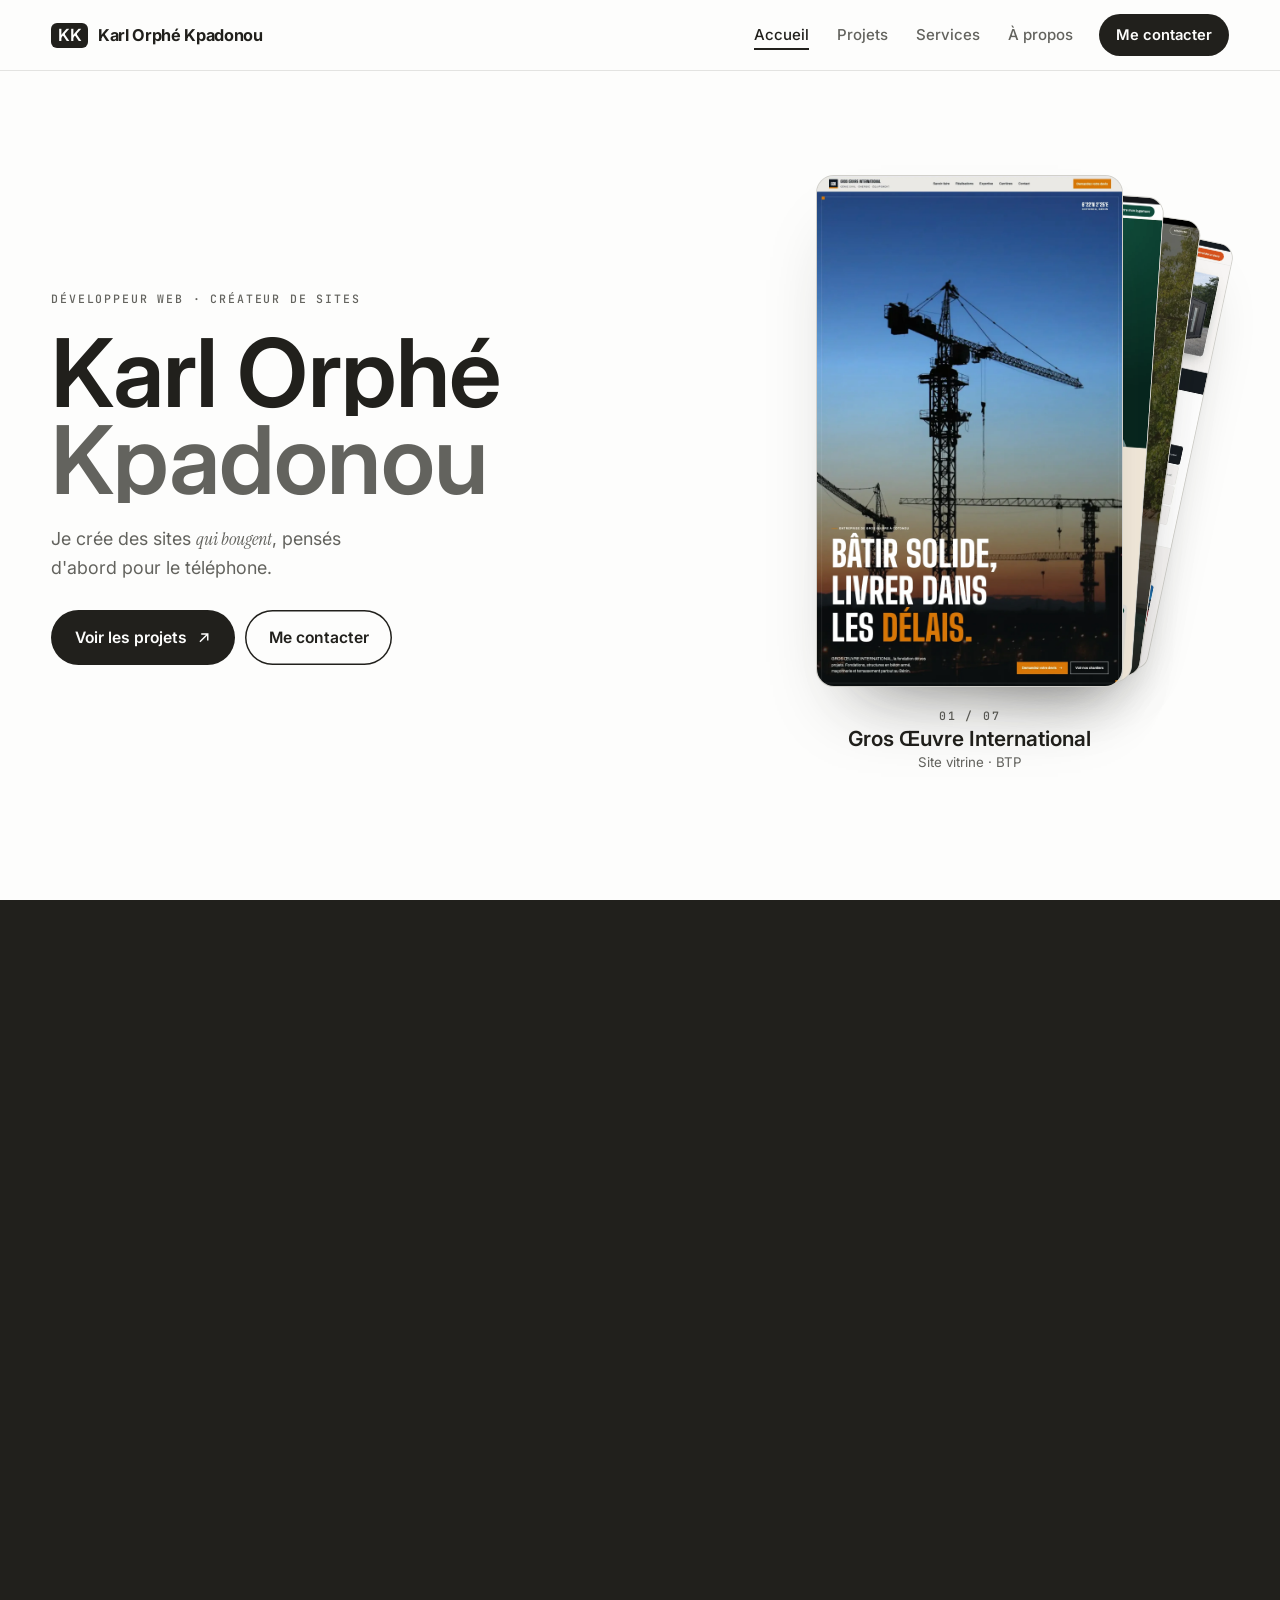
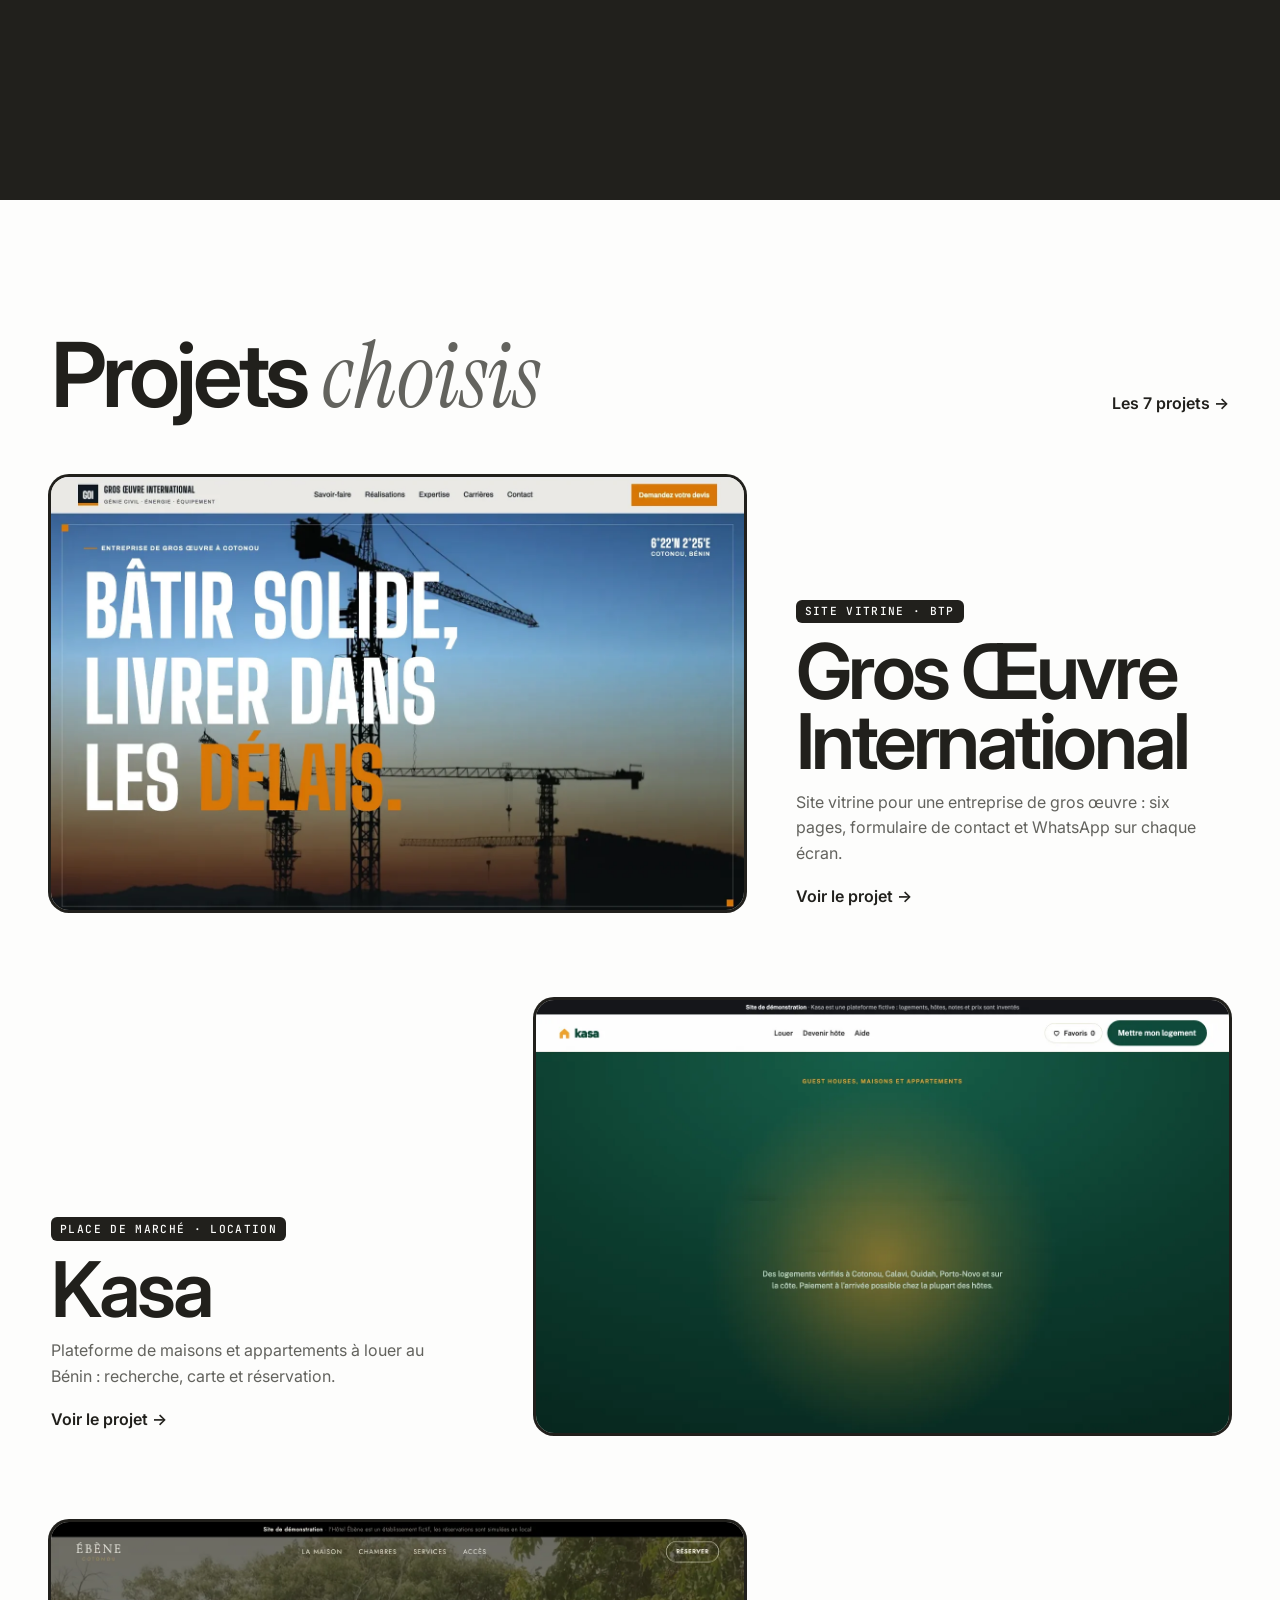
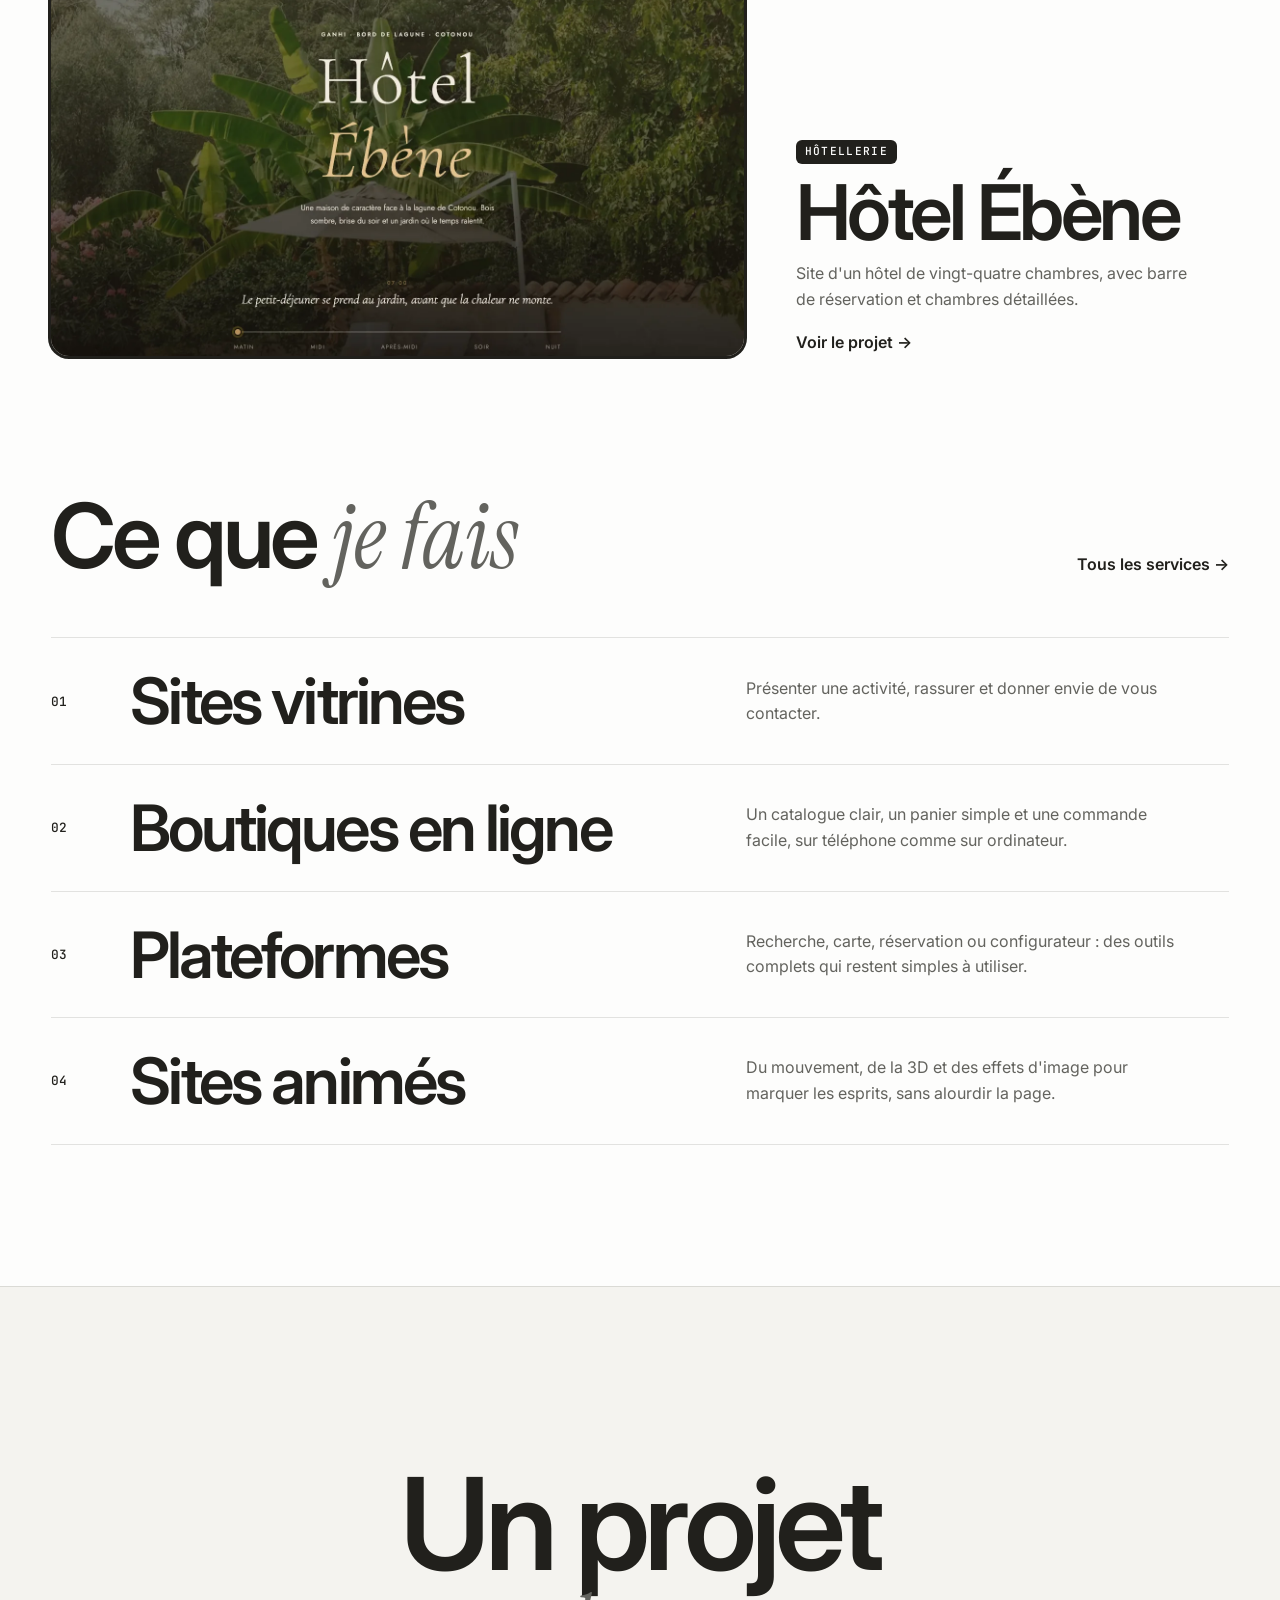
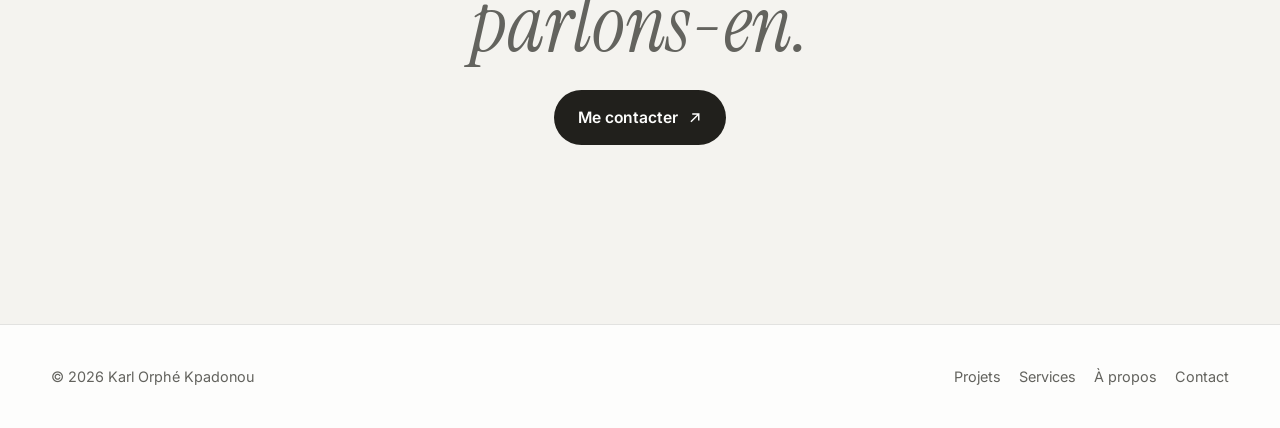
==== commit bf2bf4cc: "Portfolio : retrait de « types de sites » et « pensés mobile » Co-Authored-By: Claude Opus 5.5 <nore" ====
--- a/folio/index.html
+++ b/folio/index.html
@@ -81,7 +81,7 @@
 
 }
 
-.facts{display:grid;grid-template-columns:repeat(4,1fr);gap:12px;padding:0 var(--gut)}
+.facts{display:grid;grid-template-columns:repeat(2,1fr);gap:12px;padding:0 var(--gut)}
 .facts div{border-radius:20px;padding:22px;color:var(--ink);display:grid;gap:4px;background:var(--bg2)!important;border:1px solid var(--line)}
 .facts b{font:600 clamp(2.4rem,5vw,4rem)/1 var(--disp);color:var(--sky)}
 .facts span{font-weight:500;font-size:.95rem;color:var(--mute)}
@@ -298,8 +298,6 @@
 
   <section class="facts">
     <div style="background:var(--sky)"><b>7</b><span>sites réalisés</span></div>
-    <div style="background:var(--sun)"><b>4</b><span>types de sites</span></div>
-    <div style="background:var(--mint)"><b>100 %</b><span>pensés mobile</span></div>
     <div style="background:var(--coral)"><b>24 h</b><span>pour vous répondre</span></div>
   </section>
 
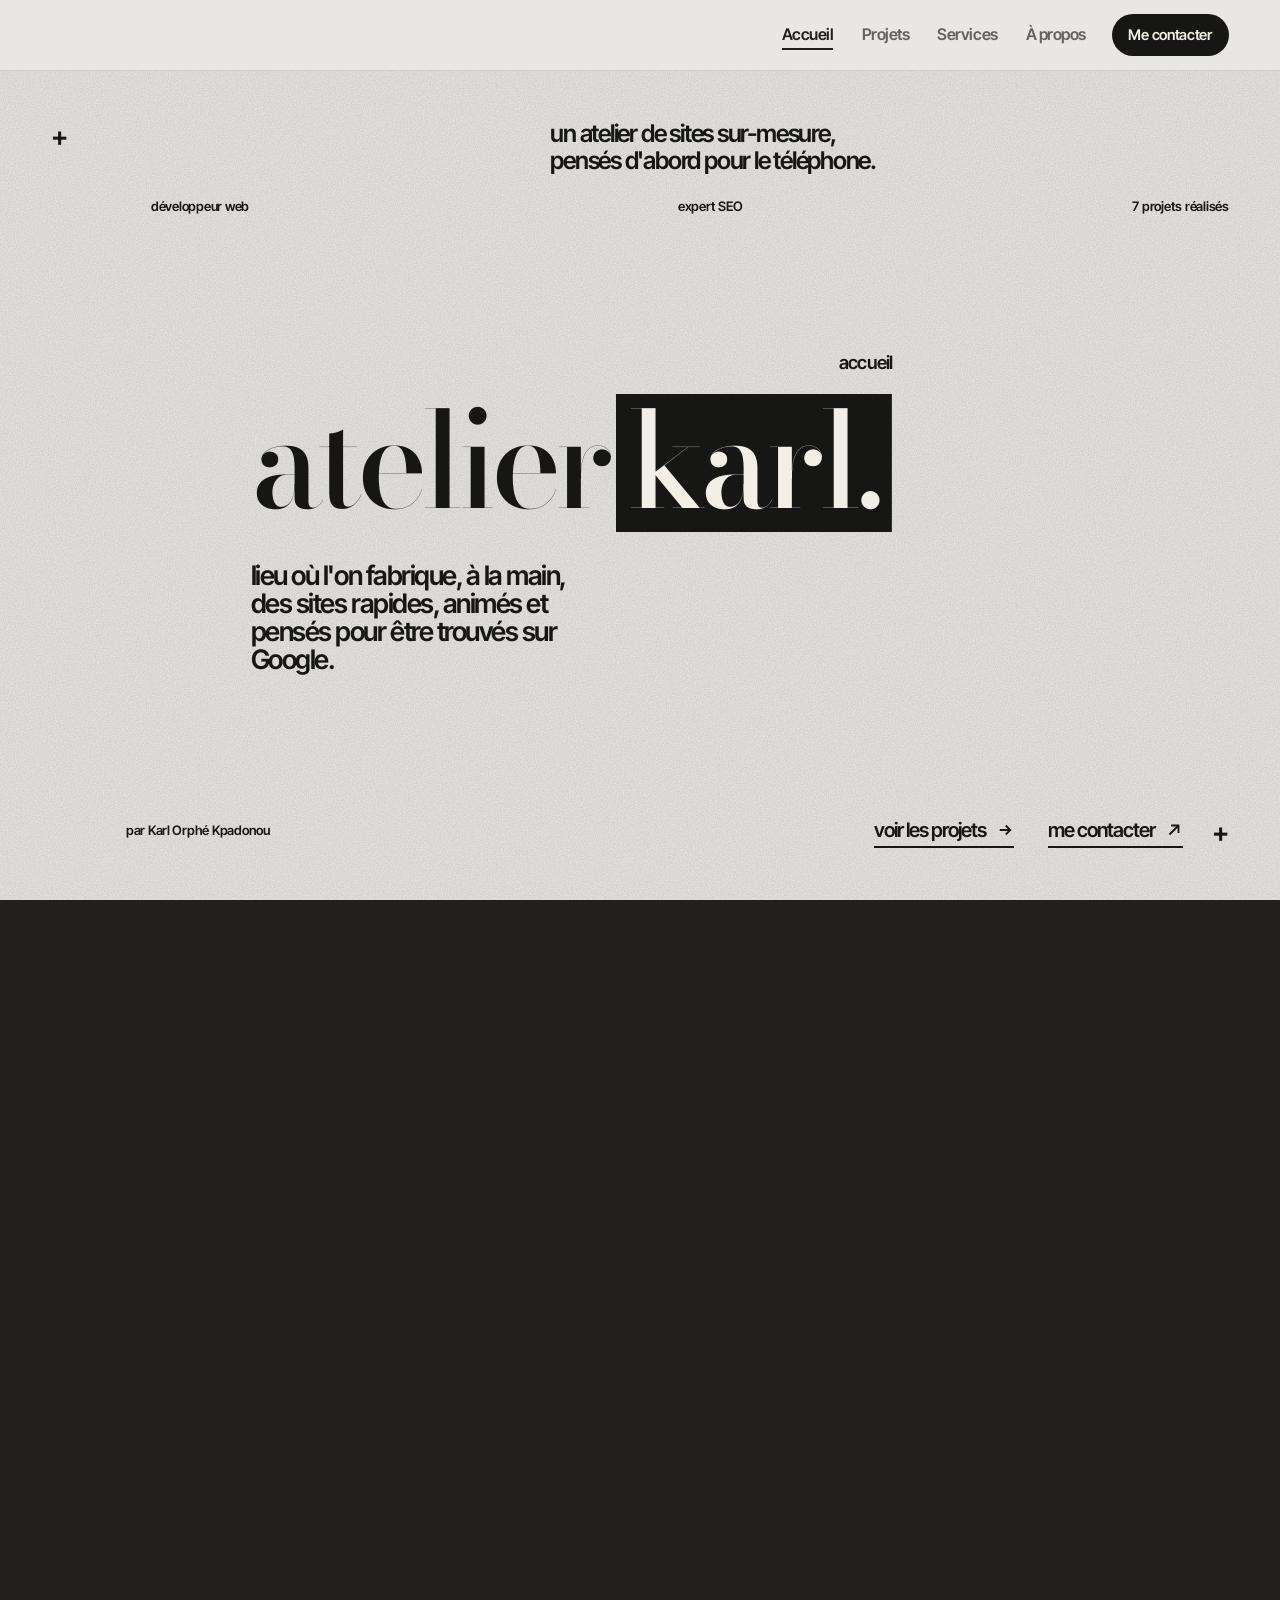
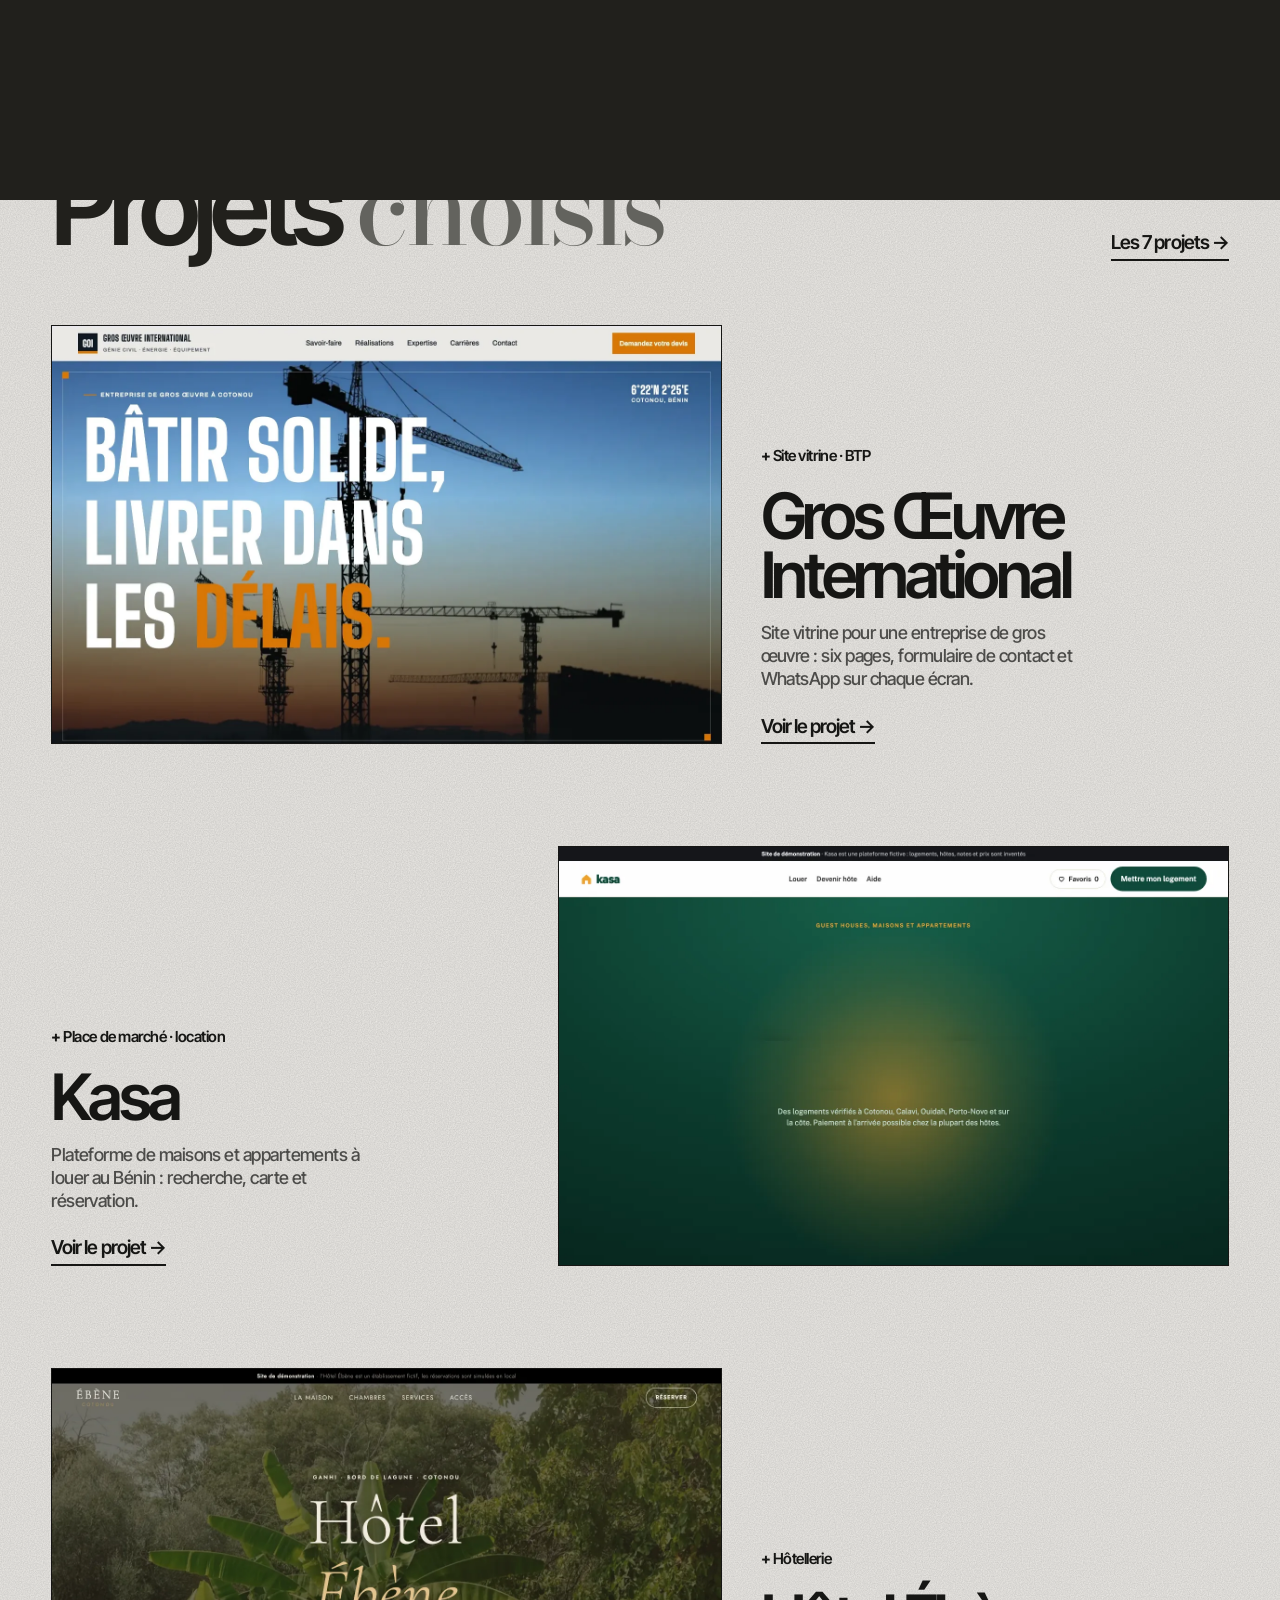
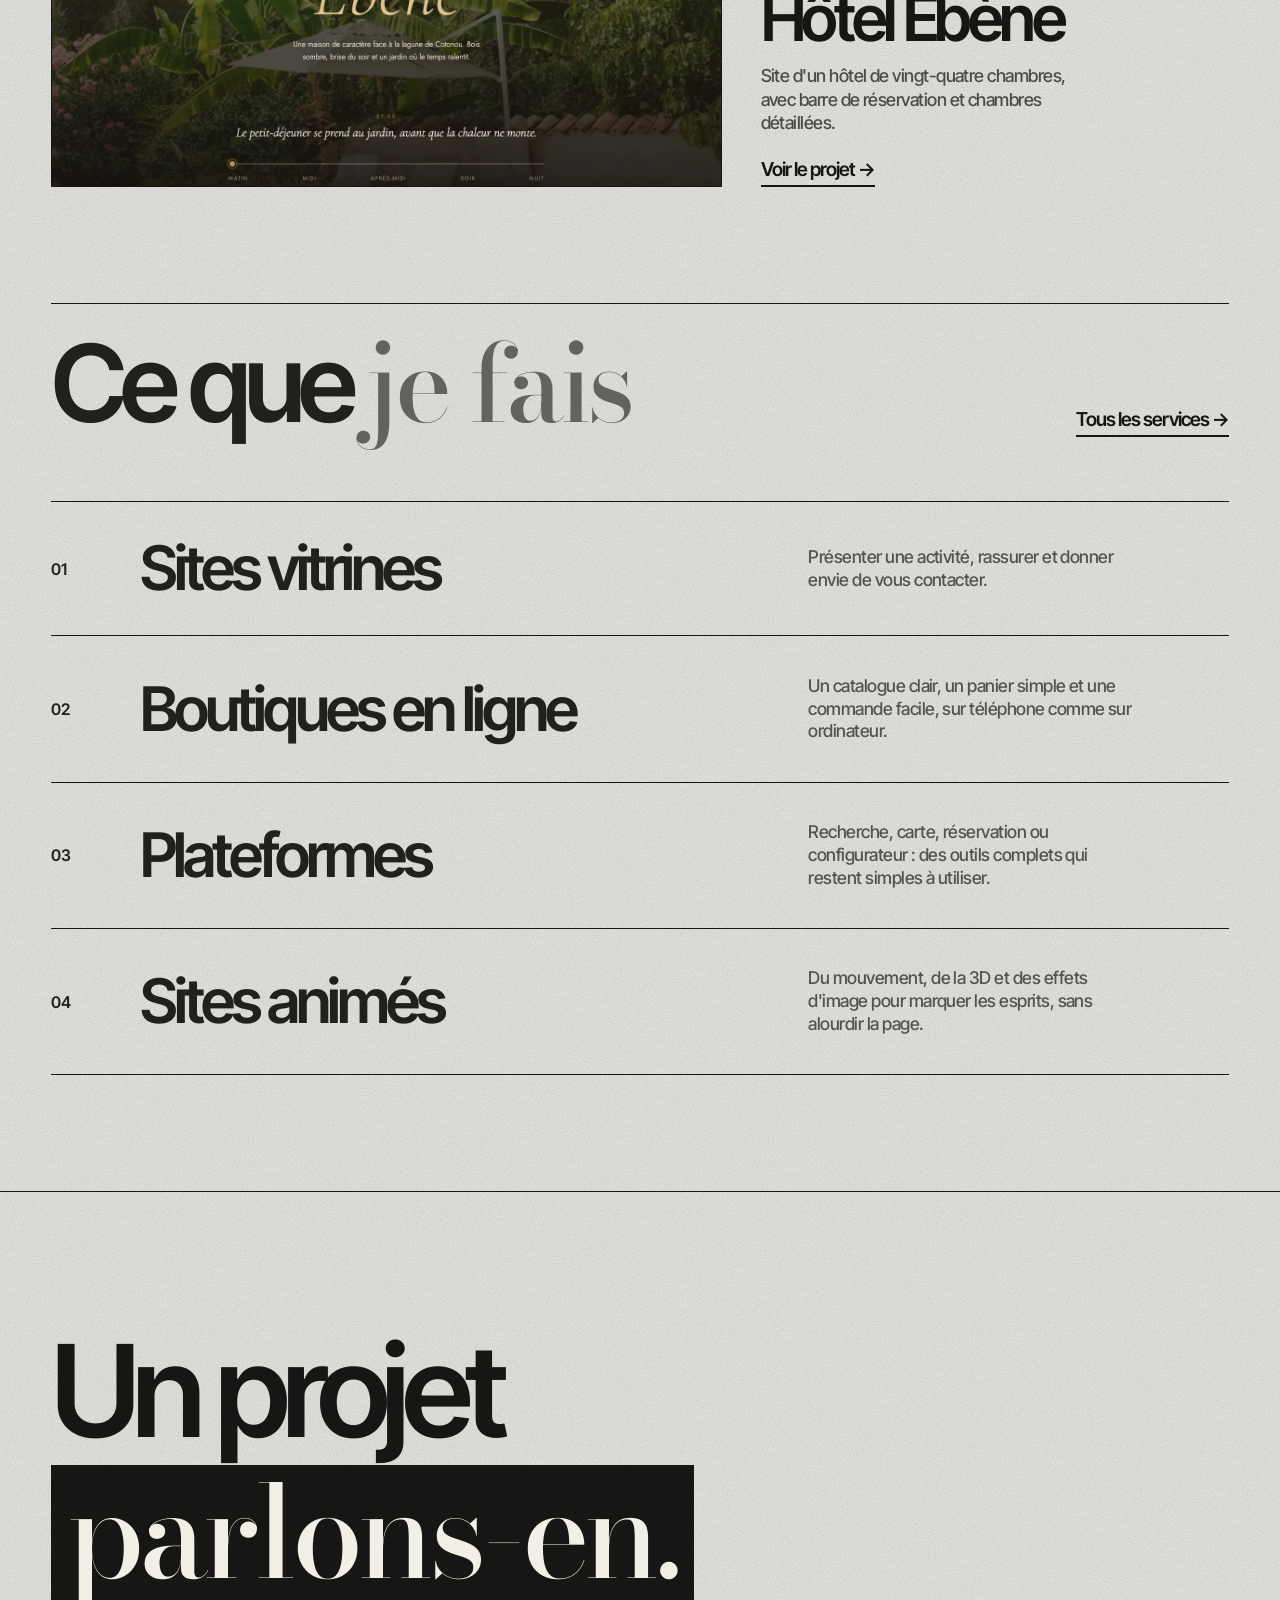
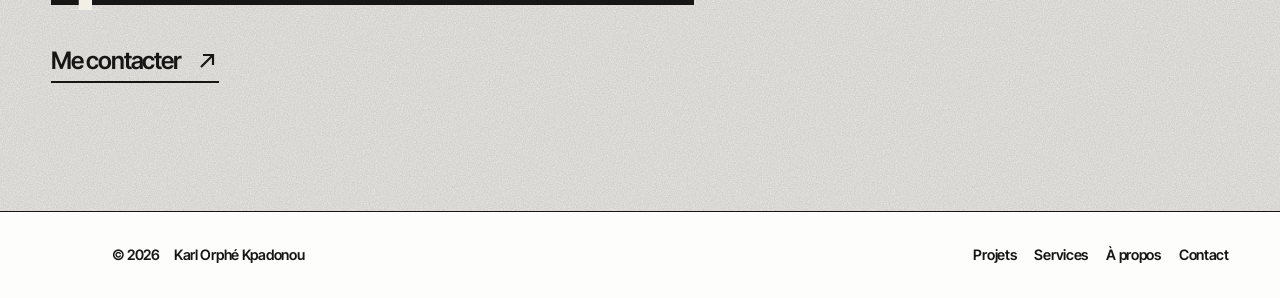
==== commit 8ff8b8e0: "Accueil : version PC (affiche, logo ak.)" ====
--- a/folio/index.html
+++ b/folio/index.html
@@ -7,7 +7,7 @@
 <meta name="description" content="Karl Orphé Kpadonou, développeur web. Sites vitrines, boutiques en ligne, plateformes et sites animés, pensés d'abord pour le téléphone.">
 <meta name="theme-color" content="#fdfdfc">
 <link rel="preconnect" href="https://fonts.googleapis.com"><link rel="preconnect" href="https://fonts.gstatic.com" crossorigin>
-<link href="https://fonts.googleapis.com/css2?family=Instrument+Serif:ital@0;1&family=Inter:wght@400;500;600&family=JetBrains+Mono:wght@500&display=swap" rel="stylesheet">
+<link href="https://fonts.googleapis.com/css2?family=Bodoni+Moda:opsz,wght@6..96,500&family=Inter+Tight:wght@500;600;700&family=Instrument+Serif:ital@0;1&family=Inter:wght@400;500;600&family=JetBrains+Mono:wght@500&display=swap" rel="stylesheet">
 <link rel="preload" as="image" href="img/goi-long.webp?v=6"><link rel="preload" as="image" href="img/kasa-long.webp?v=6"><link rel="preload" as="image" href="img/ebene-long.webp?v=6">
 <style>
 :root{--bg:#fdfdfc;--bg2:#f4f3ef;--bg3:#e9e8e3;--ink:#21201c;--mute:#63635e;--line:rgba(33,32,28,.12);
@@ -261,6 +261,116 @@
 .deck-cap b{font-size:1.3rem}
 .ring-cap b{font-size:clamp(1.6rem,4vw,2.6rem)}
 .ab-b p.manifest{font-size:clamp(1.7rem,3.4vw,3rem);color:var(--ink);max-width:20ch}
+
+/* ====== ACCUEIL PC : poster typographique "atelier karl." ======
+   Visible seulement sur grand ecran avec souris (>=1024px). Mobile et tablette : accueil inchange. */
+.hpc,.nav .me-pc,.ak-f{display:none}
+@media (min-width:1024px) and (hover:hover) and (pointer:fine){
+  .hero{display:none}                                   /* ancien accueil = version mobile */
+  .nav .me i,.nav .me b{display:none}
+  .nav .me-pc{display:flex;align-items:center;gap:12px}
+  .ak{display:block;aspect-ratio:1224/686;background:currentColor;-webkit-mask:url(img/logo-ak.png) center/contain no-repeat;mask:url(img/logo-ak.png) center/contain no-repeat}
+  .nav .me-pc .ak{height:30px}
+
+  .hpc{--k:#161614;position:relative;display:block;min-height:100svh;color:var(--k);font-family:"Inter Tight","Inter",system-ui,sans-serif}
+  .view[data-view="accueil"]{position:relative;isolation:isolate;background:#eceae6;--k:#161614;--fr:max(var(--gut),calc((100% - 1180px)/2))}
+  .view[data-view="accueil"]::before{content:"";position:absolute;inset:0;z-index:-1;opacity:.2;mix-blend-mode:multiply;pointer-events:none;
+    background-image:url("data:image/svg+xml,%3Csvg xmlns='http://www.w3.org/2000/svg' width='260' height='260'%3E%3Cfilter id='n'%3E%3CfeTurbulence type='fractalNoise' baseFrequency='.85' numOctaves='2' stitchTiles='stitch'/%3E%3CfeColorMatrix values='0 0 0 0 0 0 0 0 0 0 0 0 0 0 0 0 0 0 .7 0'/%3E%3C/filter%3E%3Crect width='100%25' height='100%25' filter='url(%23n)'/%3E%3C/svg%3E")}
+  .hpc-in{position:relative;min-height:100svh;width:min(1180px,calc(100% - 2*var(--gut)));margin:0 auto;padding:120px 0 52px;
+    display:grid;grid-template-columns:repeat(12,1fr);grid-template-rows:auto auto 1fr auto;column-gap:20px}
+
+  .plus{font:600 1.7rem/1 "Inter Tight",sans-serif}
+  .p1{grid-column:1/2;grid-row:1;align-self:start;margin-top:.1em}
+  .t-line{grid-column:6/13;grid-row:1;font:600 clamp(1.3rem,1.9vw,1.85rem)/1.12 "Inter Tight",sans-serif;letter-spacing:-.05em}
+  .meta3{grid-column:2/13;grid-row:2;display:grid;grid-template-columns:repeat(3,1fr);margin-top:26px;font:600 .82rem/1 "Inter Tight",sans-serif;letter-spacing:-.02em}
+  .meta3 span:nth-child(2){justify-self:start;padding-left:calc(50% - 12px)}.meta3 span:nth-child(3){justify-self:end}
+  .meta3 span:nth-child(1){padding-left:0}
+
+  .mid{grid-column:3/13;grid-row:3;align-self:center;justify-self:start;width:max-content;max-width:100%;padding:40px 0}
+  .lab{display:block;text-align:right;font:600 1.15rem/1 "Inter Tight",sans-serif;letter-spacing:-.05em;margin-bottom:22px}
+  .wm{font:500 clamp(4.4rem,10.4vw,10.2rem)/.92 "Bodoni Moda",Georgia,serif;letter-spacing:-.045em;display:flex;align-items:stretch;white-space:nowrap}
+  .wm .a{display:block;padding:.04em .06em 0 0;overflow:hidden}
+  .wm .blk{display:block;position:relative;background:var(--k);color:#f2efe6;padding:.04em .1em .08em .08em;animation:hpcWipe 1.05s var(--ease) .15s both}
+  .wm .a{animation:hpcRise .9s var(--ease) both}
+  @keyframes hpcWipe{from{clip-path:inset(0 100% 0 0)}to{clip-path:inset(0 0 0 0)}}
+  @keyframes hpcRise{from{opacity:0;transform:translateY(.14em)}to{opacity:1;transform:none}}
+  .def{margin-top:30px;max-width:21ch;font:600 clamp(1.5rem,2.1vw,2.05rem)/1.04 "Inter Tight",sans-serif;letter-spacing:-.055em}
+
+  .bot{grid-column:1/13;grid-row:4;display:grid;grid-template-columns:1fr auto;align-items:end;gap:24px;position:relative}
+  .sig{display:flex;align-items:center;gap:14px;font:600 .82rem/1 "Inter Tight",sans-serif;letter-spacing:-.02em}
+  .ak-s{height:34px}
+  .lnk{display:flex;gap:34px;padding-right:46px}
+  .lnk a{display:inline-flex;align-items:center;gap:10px;font:600 1.25rem/1 "Inter Tight",sans-serif;letter-spacing:-.05em;border-bottom:2px solid var(--k);padding-bottom:6px;transition:gap .35s var(--ease)}
+  .lnk a:hover{gap:16px}
+  .lnk svg{width:18px;height:18px}
+  .p2{position:absolute;right:0;bottom:2px}
+  .hpc a:focus-visible{outline:3px solid var(--k);outline-offset:5px}
+
+  /* ---------- sections de l'accueil, meme langage que le hero ---------- */
+  .nav{background:rgba(236,234,230,.84)}
+  .nav ul{font-family:"Inter Tight",sans-serif;font-weight:600;font-size:1rem;letter-spacing:-.03em}
+  .nav .cta{background:#161614;color:#f2efe6;font-family:"Inter Tight",sans-serif;font-weight:600;letter-spacing:-.02em}
+
+  .view[data-view="accueil"] .tag{font:600 1.15rem/1 "Inter Tight",sans-serif;letter-spacing:-.05em;text-transform:none;color:var(--k)}
+  .view[data-view="accueil"] em.s{font:500 1em/1 "Bodoni Moda",Georgia,serif;font-variation-settings:"opsz" 34;font-style:normal;letter-spacing:-.04em}
+
+  /* chiffres */
+  .view[data-view="accueil"] .facts{display:grid;padding:clamp(40px,6vw,90px) var(--fr) 0;gap:clamp(20px,3vw,50px);grid-template-columns:repeat(12,1fr)}
+  .view[data-view="accueil"] .facts div{background:none!important;border:0;border-top:1px solid var(--k);border-radius:0;padding:18px 0 0;grid-column:span 5;gap:10px}
+  .view[data-view="accueil"] .facts div:nth-child(2){grid-column:8/13}
+  .view[data-view="accueil"] .facts b{font:500 clamp(4.4rem,9vw,8.6rem)/.9 "Bodoni Moda",Georgia,serif;font-variation-settings:"opsz" 30;letter-spacing:-.04em;color:var(--k)}
+  .view[data-view="accueil"] .facts span{font:600 1.15rem/1.1 "Inter Tight",sans-serif;letter-spacing:-.04em;color:var(--k)}
+
+  /* en bref */
+  .view[data-view="accueil"] .band{background:none;padding:clamp(90px,12vw,190px) var(--fr);margin-top:0!important;display:grid;grid-template-columns:repeat(12,1fr)}
+  .view[data-view="accueil"] .band .tag{grid-column:1/13;text-align:right}
+  .view[data-view="accueil"] .band .manifest{grid-column:3/12;max-width:none;margin-top:30px!important;font:600 clamp(2.6rem,5.2vw,5.4rem)/1 "Inter Tight",sans-serif;letter-spacing:-.06em;color:var(--k)}
+  .view[data-view="accueil"] .band .manifest .w:nth-child(11){background:var(--k);color:#f2efe6;padding:0 .12em .04em;margin:0 .04em}
+
+  /* titres de section */
+  .view[data-view="accueil"] .sec{padding:clamp(70px,9vw,140px) var(--fr)}
+  .view[data-view="accueil"] .sec-h{align-items:end;border-top:1px solid var(--k);padding-top:26px;margin-bottom:clamp(36px,5vw,76px)}
+  .view[data-view="accueil"] .sec-h h2{font:600 clamp(3.6rem,8.4vw,8.6rem)/.9 "Inter Tight",sans-serif!important;letter-spacing:-.065em}
+  .view[data-view="accueil"] .sec-h h2 em{color:var(--k)}
+  .view[data-view="accueil"] .more{font:600 1.2rem/1 "Inter Tight",sans-serif;letter-spacing:-.05em;color:var(--k);border-bottom:2px solid var(--k);padding-bottom:6px;margin:0}
+
+  /* projets */
+  .view[data-view="accueil"] .feat{gap:clamp(60px,8vw,120px)}
+  .view[data-view="accueil"] .fcard{grid-template-columns:repeat(12,1fr);gap:0 clamp(20px,3vw,48px);align-items:end;color:var(--k)}
+  .view[data-view="accueil"] .fcard>.fimg{grid-column:1/8}
+  .view[data-view="accueil"] .fcard>div:not(.fimg){grid-column:8/13}
+  .view[data-view="accueil"] .fcard:nth-child(even){grid-template-columns:repeat(12,1fr)}
+  .view[data-view="accueil"] .fcard:nth-child(even)>.fimg{grid-column:6/13;order:2}
+  .view[data-view="accueil"] .fcard:nth-child(even)>div:not(.fimg){grid-column:1/6;order:1}
+  .view[data-view="accueil"] .fimg{border-radius:0;box-shadow:none;border:1px solid var(--k);aspect-ratio:16/10}
+  .view[data-view="accueil"] .chip{background:none;color:var(--k);padding:0;border-radius:0;font:600 .95rem/1 "Inter Tight",sans-serif;letter-spacing:-.03em;text-transform:none}
+  .view[data-view="accueil"] .chip::before{content:"+ ";font-weight:700}
+  .view[data-view="accueil"] .fcard h3{font:600 clamp(2.8rem,5vw,5rem)/.92 "Inter Tight",sans-serif;letter-spacing:-.065em;margin:18px 0 16px}
+  .view[data-view="accueil"] .fcard p{color:var(--k);opacity:.72;font:500 1.12rem/1.3 "Inter Tight",sans-serif;letter-spacing:-.03em;max-width:30ch}
+  .view[data-view="accueil"] .fcard .more{color:var(--k);margin-top:26px}
+
+  /* services : la ligne passe en noir au survol */
+  .view[data-view="accueil"] .slist{border-top:1px solid var(--k)}
+  .view[data-view="accueil"] .acc{border-bottom:1px solid var(--k)}
+  .view[data-view="accueil"] .acc summary{margin:0 calc(-1 * clamp(12px,1.6vw,24px));padding:clamp(24px,3vw,40px) clamp(12px,1.6vw,24px);grid-template-columns:5ch minmax(0,1.5fr) minmax(0,1fr);cursor:default;transition:background .35s var(--ease),color .35s var(--ease)}
+  .view[data-view="accueil"] .acc summary:hover{background:var(--k);color:#f2efe6}
+  .view[data-view="accueil"] .acc summary b{font:600 1rem/1 "Inter Tight",sans-serif;letter-spacing:-.02em;color:inherit}
+  .view[data-view="accueil"] .acc summary h3{font:600 clamp(2.4rem,4.8vw,4.8rem)/.92 "Inter Tight",sans-serif;letter-spacing:-.065em}
+  .view[data-view="accueil"] .acc .body{color:inherit;opacity:.72;font:500 1.1rem/1.3 "Inter Tight",sans-serif;letter-spacing:-.03em;max-width:30ch}
+
+  /* appel final */
+  .view[data-view="accueil"] .cta{background:none;border-top:1px solid var(--k);text-align:left;justify-items:start;padding:clamp(90px,11vw,170px) var(--fr) clamp(90px,10vw,150px);gap:44px;color:var(--k)}
+  .view[data-view="accueil"] .cta h2{font:600 clamp(4rem,10vw,10rem)/.92 "Inter Tight",sans-serif;letter-spacing:-.065em}
+  .view[data-view="accueil"] .cta h2 em,.view[data-view="accueil"] .cta h2 em.s{color:#f2efe6!important;display:table;background:var(--k);color:#f2efe6;font:500 1em/.95 "Bodoni Moda",Georgia,serif;font-variation-settings:"opsz" 40;font-style:normal;letter-spacing:-.04em;padding:.04em .12em .1em;margin-top:.12em}
+  .view[data-view="accueil"] .cta .btn{background:none;color:var(--k);border-radius:0;padding:0 0 8px;border-bottom:2px solid var(--k);font:600 1.5rem/1 "Inter Tight",sans-serif;letter-spacing:-.05em;transition:gap .35s var(--ease)}
+  .view[data-view="accueil"] .cta .btn:hover{background:none;gap:1.1em}
+
+  /* pied de page */
+  footer{background:none;color:var(--k,#161614);border-top:1px solid #161614;font:600 .9rem/1.2 "Inter Tight",sans-serif;letter-spacing:-.02em;padding:30px max(var(--gut),calc((100% - 1180px)/2));align-items:center}
+  footer .ft-l{display:inline-flex;align-items:center;gap:14px}
+  .ak-f{display:block;height:26px}
+  footer a:hover{color:inherit;text-decoration:underline}
+}
 </style>
 </head>
 <body>
@@ -268,7 +378,7 @@
 <div class="wipe" id="wipe" aria-hidden="true"><b id="wipeT"></b></div>
 
 <header class="nav">
-  <a class="me" href="#accueil" aria-label="Accueil"><i>KK</i><b data-me="nom">Karl Orphé Kpadonou</b></a>
+  <a class="me" href="#accueil" aria-label="atelier karl, accueil"><i>KK</i><b data-me="nom">Karl Orphé Kpadonou</b><span class="me-pc" aria-hidden="true"><span class="ak"></span></span></a>
   <div class="right">
     <nav aria-label="Navigation"><ul>
       <li><a href="#accueil">Accueil</a></li><li><a href="#projets">Projets</a></li><li><a href="#services">Services</a></li><li><a href="#apropos">À propos</a></li>
@@ -283,6 +393,26 @@
 
 <main>
 <div class="view on" data-view="accueil">
+  <section class="hpc" id="heroPc" aria-label="Accueil">
+    <div class="hpc-in">
+      <span class="plus p1" aria-hidden="true">+</span>
+      <p class="t-line">un atelier de sites sur-mesure,<br>pensés d'abord pour le téléphone.</p>
+      <div class="meta3"><span>développeur web</span><span>expert SEO</span><span>7 projets réalisés</span></div>
+
+      <div class="mid">
+        <span class="lab">accueil</span>
+        <h1 class="wm"><span class="a">atelier</span><span class="blk"><span>karl.</span></span></h1>
+        <p class="def">lieu où l'on fabrique, à la main, des sites rapides, animés et pensés pour être trouvés sur Google.</p>
+      </div>
+
+      <div class="bot">
+        <div class="sig"><span class="ak ak-s" aria-hidden="true"></span><span>par Karl Orphé Kpadonou</span></div>
+        <div class="lnk"><a href="#projets">voir les projets<svg viewBox="0 0 24 24" fill="none" stroke="currentColor" stroke-width="2.4" aria-hidden="true"><path d="M5 12h14M13 6l6 6-6 6"/></svg></a><a href="#contact">me contacter<svg viewBox="0 0 24 24" fill="none" stroke="currentColor" stroke-width="2.4" aria-hidden="true"><path d="M6 18 18 6M8 6h10v10"/></svg></a></div>
+        <span class="plus p2" aria-hidden="true">+</span>
+      </div>
+    </div>
+  </section>
+
   <section class="hero" id="hero">
     <div class="h-txt">
       <span class="tag c-sky">Développeur web · Créateur de sites</span>
@@ -391,17 +521,17 @@
 </div>
 </main>
 
-<footer><span>© 2026 <span data-me="nom">Karl Orphé Kpadonou</span></span><nav><a href="#projets">Projets</a><a href="#services">Services</a><a href="#apropos">À propos</a><a href="#contact">Contact</a></nav></footer>
+<footer><span class="ft-l"><i class="ak ak-f" aria-hidden="true"></i>© 2026 <span data-me="nom">Karl Orphé Kpadonou</span></span><nav><a href="#projets">Projets</a><a href="#services">Services</a><a href="#apropos">À propos</a><a href="#contact">Contact</a></nav></footer>
 
 <script>
 /* ======================= VOS INFORMATIONS ======================= */
 const ME={
   nom:"Karl Orphé Kpadonou",
   email:"kpadonouk442@gmail.com",
-  tel:"",                       // numéro WhatsApp, ex. "+229 01 00 00 00 00" — vide = bouton masqué
+  tel:"+33 7 54 07 01 51",       // numéro WhatsApp, ex. "+229 01 00 00 00 00" — vide = bouton masqué
   formation:[
-    {t:"ECE", s:"École d'ingénieurs · en cours"}
-    // {t:"Nom de la certification", s:"Organisme · année"}
+    {t:"ECE", s:"École d'ingénieurs · en cours"},
+    {t:"IA & GenAI — Prompt Engineering Niveau 1", s:"Liora.io · 2026"}
   ],
   liens:{goi:"../goi/",kasa:"../kasa/",ebene:"../ebene/",kubik:"../kubik/",baingres:"../baingres/",assise:"../shop/",meridien:"../studio/"}
 };
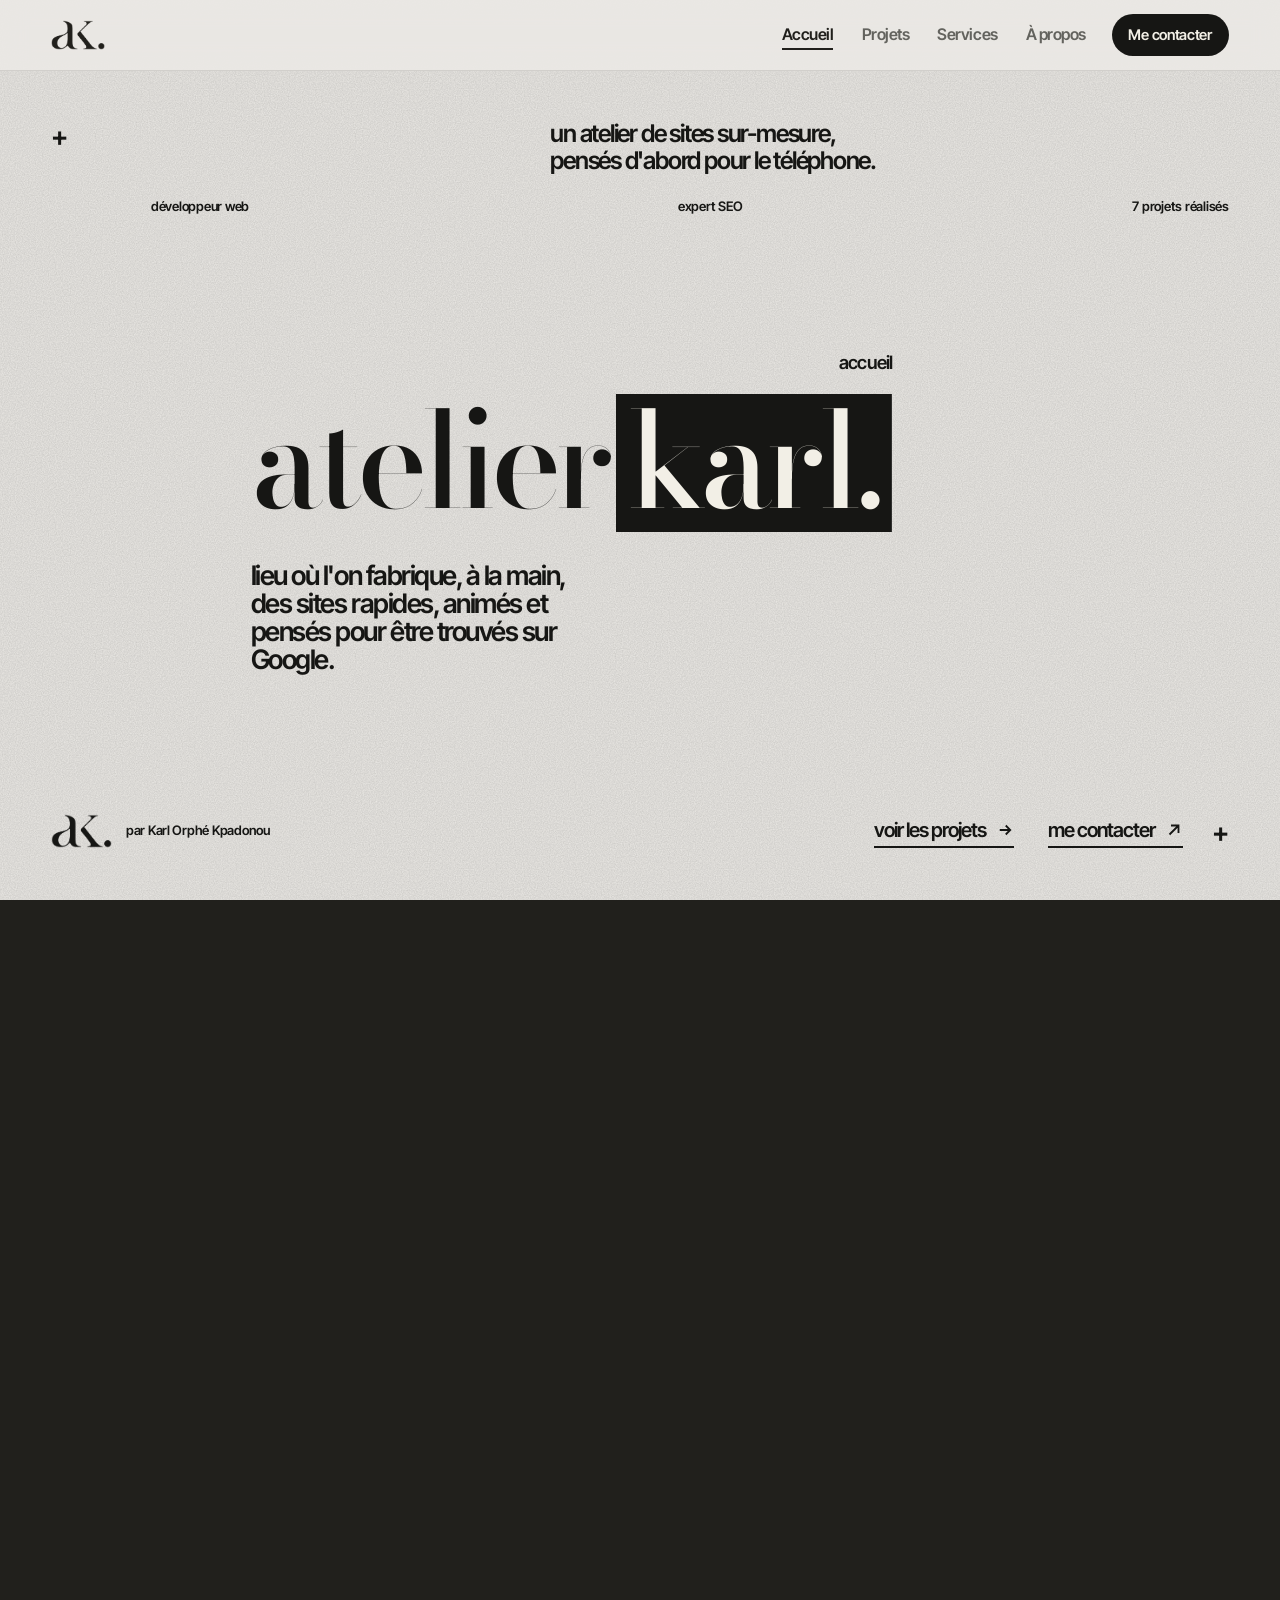
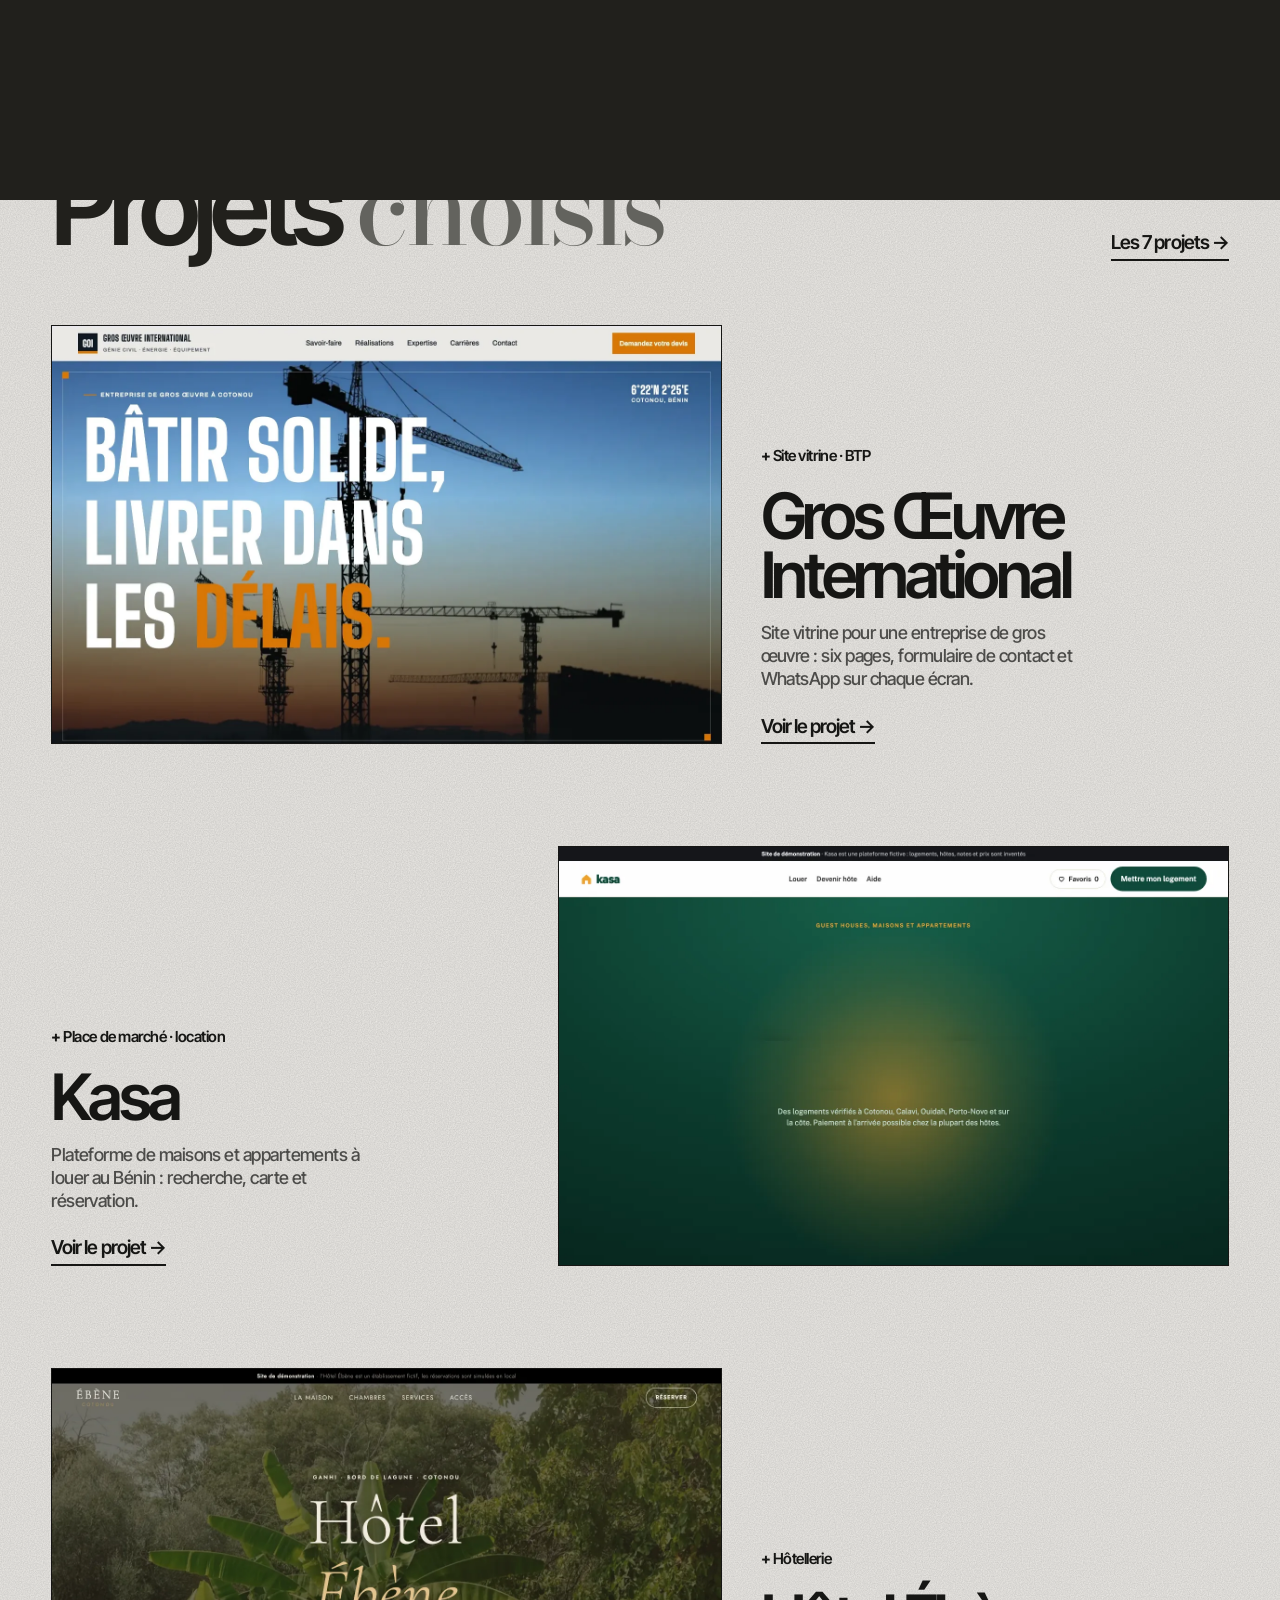
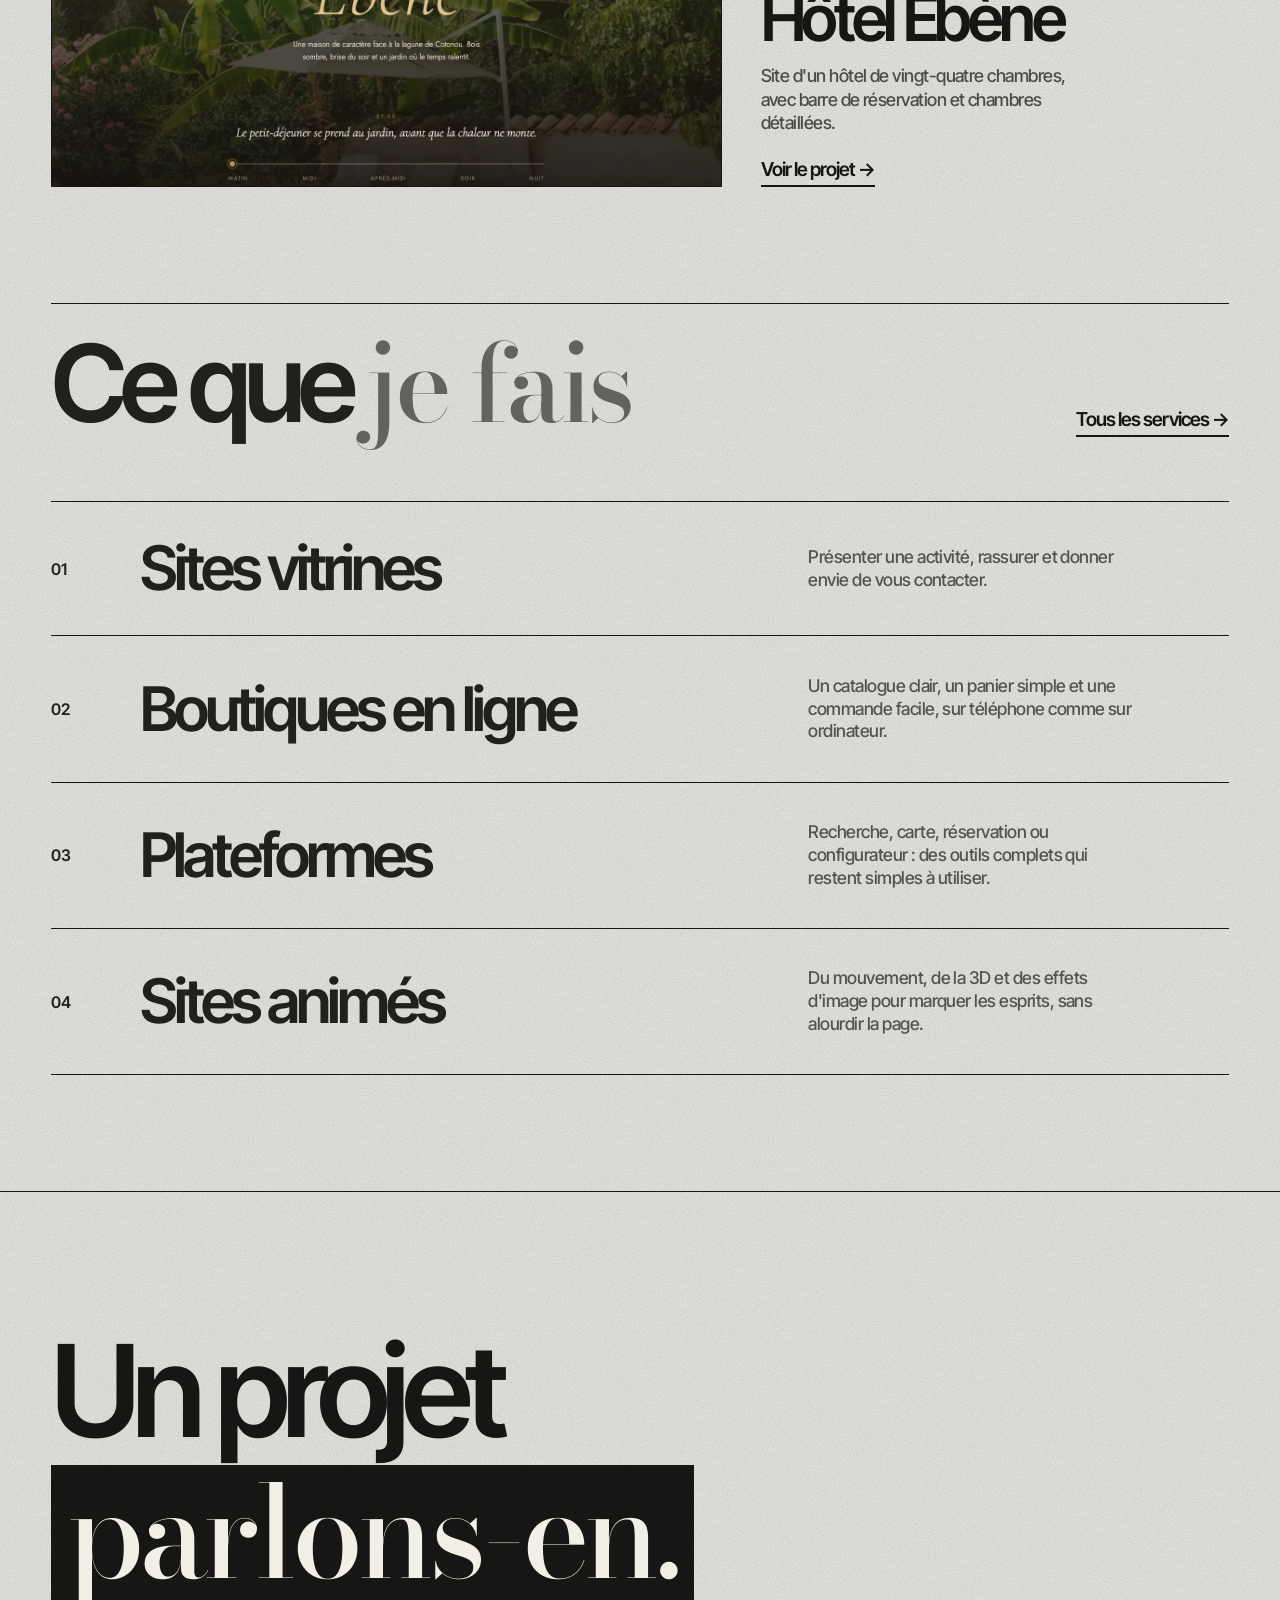
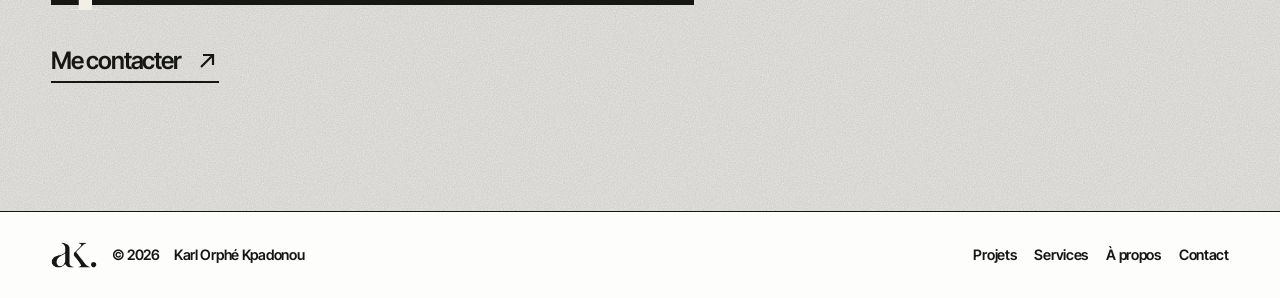
==== commit 68b90277: "Versions PC : projets, services, a propos, contact" ====
--- a/folio/index.html
+++ b/folio/index.html
@@ -273,8 +273,8 @@
   .nav .me-pc .ak{height:30px}
 
   .hpc{--k:#161614;position:relative;display:block;min-height:100svh;color:var(--k);font-family:"Inter Tight","Inter",system-ui,sans-serif}
-  .view[data-view="accueil"]{position:relative;isolation:isolate;background:#eceae6;--k:#161614;--fr:max(var(--gut),calc((100% - 1180px)/2))}
-  .view[data-view="accueil"]::before{content:"";position:absolute;inset:0;z-index:-1;opacity:.2;mix-blend-mode:multiply;pointer-events:none;
+  .view:is([data-view="accueil"],[data-view="projets"],[data-view="services"],[data-view="apropos"],[data-view="contact"]){position:relative;isolation:isolate;background:#eceae6;--k:#161614;--fr:max(var(--gut),calc((100% - 1180px)/2))}
+  .view:is([data-view="accueil"],[data-view="projets"],[data-view="services"],[data-view="apropos"],[data-view="contact"])::before{content:"";position:absolute;inset:0;z-index:-1;opacity:.2;mix-blend-mode:multiply;pointer-events:none;
     background-image:url("data:image/svg+xml,%3Csvg xmlns='http://www.w3.org/2000/svg' width='260' height='260'%3E%3Cfilter id='n'%3E%3CfeTurbulence type='fractalNoise' baseFrequency='.85' numOctaves='2' stitchTiles='stitch'/%3E%3CfeColorMatrix values='0 0 0 0 0 0 0 0 0 0 0 0 0 0 0 0 0 0 .7 0'/%3E%3C/filter%3E%3Crect width='100%25' height='100%25' filter='url(%23n)'/%3E%3C/svg%3E")}
   .hpc-in{position:relative;min-height:100svh;width:min(1180px,calc(100% - 2*var(--gut)));margin:0 auto;padding:120px 0 52px;
     display:grid;grid-template-columns:repeat(12,1fr);grid-template-rows:auto auto 1fr auto;column-gap:20px}
@@ -311,59 +311,135 @@
   .nav ul{font-family:"Inter Tight",sans-serif;font-weight:600;font-size:1rem;letter-spacing:-.03em}
   .nav .cta{background:#161614;color:#f2efe6;font-family:"Inter Tight",sans-serif;font-weight:600;letter-spacing:-.02em}
 
-  .view[data-view="accueil"] .tag{font:600 1.15rem/1 "Inter Tight",sans-serif;letter-spacing:-.05em;text-transform:none;color:var(--k)}
-  .view[data-view="accueil"] em.s{font:500 1em/1 "Bodoni Moda",Georgia,serif;font-variation-settings:"opsz" 34;font-style:normal;letter-spacing:-.04em}
+  .view:is([data-view="accueil"],[data-view="projets"],[data-view="services"],[data-view="apropos"],[data-view="contact"]) .tag{font:600 1.15rem/1 "Inter Tight",sans-serif;letter-spacing:-.05em;text-transform:none;color:var(--k)}
+  .view:is([data-view="accueil"],[data-view="projets"],[data-view="services"],[data-view="apropos"],[data-view="contact"]) em.s{font:500 1em/1 "Bodoni Moda",Georgia,serif;font-variation-settings:"opsz" 34;font-style:normal;letter-spacing:-.04em}
 
   /* chiffres */
-  .view[data-view="accueil"] .facts{display:grid;padding:clamp(40px,6vw,90px) var(--fr) 0;gap:clamp(20px,3vw,50px);grid-template-columns:repeat(12,1fr)}
-  .view[data-view="accueil"] .facts div{background:none!important;border:0;border-top:1px solid var(--k);border-radius:0;padding:18px 0 0;grid-column:span 5;gap:10px}
-  .view[data-view="accueil"] .facts div:nth-child(2){grid-column:8/13}
-  .view[data-view="accueil"] .facts b{font:500 clamp(4.4rem,9vw,8.6rem)/.9 "Bodoni Moda",Georgia,serif;font-variation-settings:"opsz" 30;letter-spacing:-.04em;color:var(--k)}
-  .view[data-view="accueil"] .facts span{font:600 1.15rem/1.1 "Inter Tight",sans-serif;letter-spacing:-.04em;color:var(--k)}
+  .view:is([data-view="accueil"],[data-view="projets"],[data-view="services"],[data-view="apropos"],[data-view="contact"]) .facts{display:grid;padding:clamp(40px,6vw,90px) var(--fr) 0;gap:clamp(20px,3vw,50px);grid-template-columns:repeat(12,1fr)}
+  .view:is([data-view="accueil"],[data-view="projets"],[data-view="services"],[data-view="apropos"],[data-view="contact"]) .facts div{background:none!important;border:0;border-top:1px solid var(--k);border-radius:0;padding:18px 0 0;grid-column:span 5;gap:10px}
+  .view:is([data-view="accueil"],[data-view="projets"],[data-view="services"],[data-view="apropos"],[data-view="contact"]) .facts div:nth-child(2){grid-column:8/13}
+  .view:is([data-view="accueil"],[data-view="projets"],[data-view="services"],[data-view="apropos"],[data-view="contact"]) .facts b{font:500 clamp(4.4rem,9vw,8.6rem)/.9 "Bodoni Moda",Georgia,serif;font-variation-settings:"opsz" 30;letter-spacing:-.04em;color:var(--k)}
+  .view:is([data-view="accueil"],[data-view="projets"],[data-view="services"],[data-view="apropos"],[data-view="contact"]) .facts span{font:600 1.15rem/1.1 "Inter Tight",sans-serif;letter-spacing:-.04em;color:var(--k)}
 
   /* en bref */
-  .view[data-view="accueil"] .band{background:none;padding:clamp(90px,12vw,190px) var(--fr);margin-top:0!important;display:grid;grid-template-columns:repeat(12,1fr)}
-  .view[data-view="accueil"] .band .tag{grid-column:1/13;text-align:right}
-  .view[data-view="accueil"] .band .manifest{grid-column:3/12;max-width:none;margin-top:30px!important;font:600 clamp(2.6rem,5.2vw,5.4rem)/1 "Inter Tight",sans-serif;letter-spacing:-.06em;color:var(--k)}
-  .view[data-view="accueil"] .band .manifest .w:nth-child(11){background:var(--k);color:#f2efe6;padding:0 .12em .04em;margin:0 .04em}
+  .view:is([data-view="accueil"],[data-view="projets"],[data-view="services"],[data-view="apropos"],[data-view="contact"]) .band{background:none;padding:clamp(90px,12vw,190px) var(--fr);margin-top:0!important;display:grid;grid-template-columns:repeat(12,1fr)}
+  .view:is([data-view="accueil"],[data-view="projets"],[data-view="services"],[data-view="apropos"],[data-view="contact"]) .band .tag{grid-column:1/13;text-align:right}
+  .view:is([data-view="accueil"],[data-view="projets"],[data-view="services"],[data-view="apropos"],[data-view="contact"]) .band .manifest{grid-column:3/12;max-width:none;margin-top:30px!important;font:600 clamp(2.6rem,5.2vw,5.4rem)/1 "Inter Tight",sans-serif;letter-spacing:-.06em;color:var(--k)}
+  .view:is([data-view="accueil"],[data-view="projets"],[data-view="services"],[data-view="apropos"],[data-view="contact"]) .band .manifest .w:nth-child(11){background:var(--k);color:#f2efe6;padding:0 .12em .04em;margin:0 .04em}
 
   /* titres de section */
-  .view[data-view="accueil"] .sec{padding:clamp(70px,9vw,140px) var(--fr)}
-  .view[data-view="accueil"] .sec-h{align-items:end;border-top:1px solid var(--k);padding-top:26px;margin-bottom:clamp(36px,5vw,76px)}
-  .view[data-view="accueil"] .sec-h h2{font:600 clamp(3.6rem,8.4vw,8.6rem)/.9 "Inter Tight",sans-serif!important;letter-spacing:-.065em}
-  .view[data-view="accueil"] .sec-h h2 em{color:var(--k)}
-  .view[data-view="accueil"] .more{font:600 1.2rem/1 "Inter Tight",sans-serif;letter-spacing:-.05em;color:var(--k);border-bottom:2px solid var(--k);padding-bottom:6px;margin:0}
+  .view:is([data-view="accueil"],[data-view="projets"],[data-view="services"],[data-view="apropos"],[data-view="contact"]) .sec{padding:clamp(70px,9vw,140px) var(--fr)}
+  .view:is([data-view="accueil"],[data-view="projets"],[data-view="services"],[data-view="apropos"],[data-view="contact"]) .sec-h{align-items:end;border-top:1px solid var(--k);padding-top:26px;margin-bottom:clamp(36px,5vw,76px)}
+  .view:is([data-view="accueil"],[data-view="projets"],[data-view="services"],[data-view="apropos"],[data-view="contact"]) .sec-h h2{font:600 clamp(3.6rem,8.4vw,8.6rem)/.9 "Inter Tight",sans-serif!important;letter-spacing:-.065em}
+  .view:is([data-view="accueil"],[data-view="projets"],[data-view="services"],[data-view="apropos"],[data-view="contact"]) .sec-h h2 em{color:var(--k)}
+  .view:is([data-view="accueil"],[data-view="projets"],[data-view="services"],[data-view="apropos"],[data-view="contact"]) .more{font:600 1.2rem/1 "Inter Tight",sans-serif;letter-spacing:-.05em;color:var(--k);border-bottom:2px solid var(--k);padding-bottom:6px;margin:0}
 
   /* projets */
-  .view[data-view="accueil"] .feat{gap:clamp(60px,8vw,120px)}
-  .view[data-view="accueil"] .fcard{grid-template-columns:repeat(12,1fr);gap:0 clamp(20px,3vw,48px);align-items:end;color:var(--k)}
-  .view[data-view="accueil"] .fcard>.fimg{grid-column:1/8}
-  .view[data-view="accueil"] .fcard>div:not(.fimg){grid-column:8/13}
-  .view[data-view="accueil"] .fcard:nth-child(even){grid-template-columns:repeat(12,1fr)}
-  .view[data-view="accueil"] .fcard:nth-child(even)>.fimg{grid-column:6/13;order:2}
-  .view[data-view="accueil"] .fcard:nth-child(even)>div:not(.fimg){grid-column:1/6;order:1}
-  .view[data-view="accueil"] .fimg{border-radius:0;box-shadow:none;border:1px solid var(--k);aspect-ratio:16/10}
-  .view[data-view="accueil"] .chip{background:none;color:var(--k);padding:0;border-radius:0;font:600 .95rem/1 "Inter Tight",sans-serif;letter-spacing:-.03em;text-transform:none}
-  .view[data-view="accueil"] .chip::before{content:"+ ";font-weight:700}
-  .view[data-view="accueil"] .fcard h3{font:600 clamp(2.8rem,5vw,5rem)/.92 "Inter Tight",sans-serif;letter-spacing:-.065em;margin:18px 0 16px}
-  .view[data-view="accueil"] .fcard p{color:var(--k);opacity:.72;font:500 1.12rem/1.3 "Inter Tight",sans-serif;letter-spacing:-.03em;max-width:30ch}
-  .view[data-view="accueil"] .fcard .more{color:var(--k);margin-top:26px}
+  .view:is([data-view="accueil"],[data-view="projets"],[data-view="services"],[data-view="apropos"],[data-view="contact"]) .feat{gap:clamp(60px,8vw,120px)}
+  .view:is([data-view="accueil"],[data-view="projets"],[data-view="services"],[data-view="apropos"],[data-view="contact"]) .fcard{grid-template-columns:repeat(12,1fr);gap:0 clamp(20px,3vw,48px);align-items:end;color:var(--k)}
+  .view:is([data-view="accueil"],[data-view="projets"],[data-view="services"],[data-view="apropos"],[data-view="contact"]) .fcard>.fimg{grid-column:1/8}
+  .view:is([data-view="accueil"],[data-view="projets"],[data-view="services"],[data-view="apropos"],[data-view="contact"]) .fcard>div:not(.fimg){grid-column:8/13}
+  .view:is([data-view="accueil"],[data-view="projets"],[data-view="services"],[data-view="apropos"],[data-view="contact"]) .fcard:nth-child(even){grid-template-columns:repeat(12,1fr)}
+  .view:is([data-view="accueil"],[data-view="projets"],[data-view="services"],[data-view="apropos"],[data-view="contact"]) .fcard:nth-child(even)>.fimg{grid-column:6/13;order:2}
+  .view:is([data-view="accueil"],[data-view="projets"],[data-view="services"],[data-view="apropos"],[data-view="contact"]) .fcard:nth-child(even)>div:not(.fimg){grid-column:1/6;order:1}
+  .view:is([data-view="accueil"],[data-view="projets"],[data-view="services"],[data-view="apropos"],[data-view="contact"]) .fimg{border-radius:0;box-shadow:none;border:1px solid var(--k);aspect-ratio:16/10}
+  .view:is([data-view="accueil"],[data-view="projets"],[data-view="services"],[data-view="apropos"],[data-view="contact"]) .chip{background:none;color:var(--k);padding:0;border-radius:0;font:600 .95rem/1 "Inter Tight",sans-serif;letter-spacing:-.03em;text-transform:none}
+  .view:is([data-view="accueil"],[data-view="projets"],[data-view="services"],[data-view="apropos"],[data-view="contact"]) .chip::before{content:"+ ";font-weight:700}
+  .view:is([data-view="accueil"],[data-view="projets"],[data-view="services"],[data-view="apropos"],[data-view="contact"]) .fcard h3{font:600 clamp(2.8rem,5vw,5rem)/.92 "Inter Tight",sans-serif;letter-spacing:-.065em;margin:18px 0 16px}
+  .view:is([data-view="accueil"],[data-view="projets"],[data-view="services"],[data-view="apropos"],[data-view="contact"]) .fcard p{color:var(--k);opacity:.72;font:500 1.12rem/1.3 "Inter Tight",sans-serif;letter-spacing:-.03em;max-width:30ch}
+  .view:is([data-view="accueil"],[data-view="projets"],[data-view="services"],[data-view="apropos"],[data-view="contact"]) .fcard .more{color:var(--k);margin-top:26px}
 
   /* services : la ligne passe en noir au survol */
-  .view[data-view="accueil"] .slist{border-top:1px solid var(--k)}
-  .view[data-view="accueil"] .acc{border-bottom:1px solid var(--k)}
-  .view[data-view="accueil"] .acc summary{margin:0 calc(-1 * clamp(12px,1.6vw,24px));padding:clamp(24px,3vw,40px) clamp(12px,1.6vw,24px);grid-template-columns:5ch minmax(0,1.5fr) minmax(0,1fr);cursor:default;transition:background .35s var(--ease),color .35s var(--ease)}
-  .view[data-view="accueil"] .acc summary:hover{background:var(--k);color:#f2efe6}
-  .view[data-view="accueil"] .acc summary b{font:600 1rem/1 "Inter Tight",sans-serif;letter-spacing:-.02em;color:inherit}
-  .view[data-view="accueil"] .acc summary h3{font:600 clamp(2.4rem,4.8vw,4.8rem)/.92 "Inter Tight",sans-serif;letter-spacing:-.065em}
-  .view[data-view="accueil"] .acc .body{color:inherit;opacity:.72;font:500 1.1rem/1.3 "Inter Tight",sans-serif;letter-spacing:-.03em;max-width:30ch}
+  .view:is([data-view="accueil"],[data-view="projets"],[data-view="services"],[data-view="apropos"],[data-view="contact"]) .slist{border-top:1px solid var(--k)}
+  .view:is([data-view="accueil"],[data-view="projets"],[data-view="services"],[data-view="apropos"],[data-view="contact"]) .acc{border-bottom:1px solid var(--k)}
+  .view:is([data-view="accueil"],[data-view="projets"],[data-view="services"],[data-view="apropos"],[data-view="contact"]) .acc summary{margin:0 calc(-1 * clamp(12px,1.6vw,24px));padding:clamp(24px,3vw,40px) clamp(12px,1.6vw,24px);grid-template-columns:5ch minmax(0,1.5fr) minmax(0,1fr);cursor:default;transition:background .35s var(--ease),color .35s var(--ease)}
+  .view:is([data-view="accueil"],[data-view="projets"],[data-view="services"],[data-view="apropos"],[data-view="contact"]) .acc summary:hover{background:var(--k);color:#f2efe6}
+  .view:is([data-view="accueil"],[data-view="projets"],[data-view="services"],[data-view="apropos"],[data-view="contact"]) .acc summary b{font:600 1rem/1 "Inter Tight",sans-serif;letter-spacing:-.02em;color:inherit}
+  .view:is([data-view="accueil"],[data-view="projets"],[data-view="services"],[data-view="apropos"],[data-view="contact"]) .acc summary h3{font:600 clamp(2.4rem,4.8vw,4.8rem)/.92 "Inter Tight",sans-serif;letter-spacing:-.065em}
+  .view:is([data-view="accueil"],[data-view="projets"],[data-view="services"],[data-view="apropos"],[data-view="contact"]) .acc .body{color:inherit;opacity:.72;font:500 1.1rem/1.3 "Inter Tight",sans-serif;letter-spacing:-.03em;max-width:30ch}
 
   /* appel final */
-  .view[data-view="accueil"] .cta{background:none;border-top:1px solid var(--k);text-align:left;justify-items:start;padding:clamp(90px,11vw,170px) var(--fr) clamp(90px,10vw,150px);gap:44px;color:var(--k)}
-  .view[data-view="accueil"] .cta h2{font:600 clamp(4rem,10vw,10rem)/.92 "Inter Tight",sans-serif;letter-spacing:-.065em}
-  .view[data-view="accueil"] .cta h2 em,.view[data-view="accueil"] .cta h2 em.s{color:#f2efe6!important;display:table;background:var(--k);color:#f2efe6;font:500 1em/.95 "Bodoni Moda",Georgia,serif;font-variation-settings:"opsz" 40;font-style:normal;letter-spacing:-.04em;padding:.04em .12em .1em;margin-top:.12em}
-  .view[data-view="accueil"] .cta .btn{background:none;color:var(--k);border-radius:0;padding:0 0 8px;border-bottom:2px solid var(--k);font:600 1.5rem/1 "Inter Tight",sans-serif;letter-spacing:-.05em;transition:gap .35s var(--ease)}
-  .view[data-view="accueil"] .cta .btn:hover{background:none;gap:1.1em}
+  .view:is([data-view="accueil"],[data-view="projets"],[data-view="services"],[data-view="apropos"],[data-view="contact"]) .cta{background:none;border-top:1px solid var(--k);text-align:left;justify-items:start;padding:clamp(90px,11vw,170px) var(--fr) clamp(90px,10vw,150px);gap:44px;color:var(--k)}
+  .view:is([data-view="accueil"],[data-view="projets"],[data-view="services"],[data-view="apropos"],[data-view="contact"]) .cta h2{font:600 clamp(4rem,10vw,10rem)/.92 "Inter Tight",sans-serif;letter-spacing:-.065em}
+  .view:is([data-view="accueil"],[data-view="projets"],[data-view="services"],[data-view="apropos"],[data-view="contact"]) .cta h2 em,.view:is([data-view="accueil"],[data-view="projets"],[data-view="services"],[data-view="apropos"],[data-view="contact"]) .cta h2 em.s{color:#f2efe6!important;display:table;background:var(--k);color:#f2efe6;font:500 1em/.95 "Bodoni Moda",Georgia,serif;font-variation-settings:"opsz" 40;font-style:normal;letter-spacing:-.04em;padding:.04em .12em .1em;margin-top:.12em}
+  .view:is([data-view="accueil"],[data-view="projets"],[data-view="services"],[data-view="apropos"],[data-view="contact"]) .cta .btn{background:none;color:var(--k);border-radius:0;padding:0 0 8px;border-bottom:2px solid var(--k);font:600 1.5rem/1 "Inter Tight",sans-serif;letter-spacing:-.05em;transition:gap .35s var(--ease)}
+  .view:is([data-view="accueil"],[data-view="projets"],[data-view="services"],[data-view="apropos"],[data-view="contact"]) .cta .btn:hover{background:none;gap:1.1em}
+
+    /* ---------- autres pages : meme langage ---------- */
+  .pg-h{padding:clamp(130px,13vw,180px) var(--fr) clamp(30px,4vw,56px);gap:22px;color:var(--k)}
+  .pg-h .tag::before,.ab-h .tag::before,.ct .tag::before{content:"+ ";font-weight:700}
+  .pg-h h1{font:600 clamp(5rem,15vw,15rem)/.86 "Inter Tight",sans-serif!important;letter-spacing:-.07em!important}
+  .pg-h h1 .blk{display:inline-block;background:var(--k);color:#f2efe6;font:500 .92em/.95 "Bodoni Moda",Georgia,serif;font-variation-settings:"opsz" 60;letter-spacing:-.04em;padding:.02em .1em .16em;margin-left:-.02em}
+  .pg-h p{font:500 clamp(1.2rem,1.7vw,1.6rem)/1.15 "Inter Tight",sans-serif;letter-spacing:-.04em;color:var(--k);opacity:.75;max-width:30ch}
+
+  /* manege : on garde l'animation, on change l'habillage */
+  .ring a{border-radius:0;box-shadow:0 0 0 1px var(--k),0 30px 50px -30px rgba(22,22,20,.45)}
+  .ring a b{background:var(--k);color:#f2efe6;border-radius:0;font:600 .72rem/1 "Inter Tight",sans-serif;letter-spacing:-.01em;text-transform:none}
+  .ring-cap{justify-items:start;text-align:left;padding:30px var(--fr) clamp(80px,9vw,130px);grid-template-columns:auto 1fr auto;align-items:end;column-gap:28px;border-top:1px solid var(--k);margin:0 var(--fr);padding-left:0;padding-right:0}
+  .ring-cap .tag{grid-row:1;grid-column:1;font:600 1rem/1 "Inter Tight",sans-serif;letter-spacing:-.03em;text-transform:none}
+  .ring-cap b{grid-column:2;grid-row:1/3;font:600 clamp(2.6rem,5vw,5rem)/.9 "Inter Tight",sans-serif;letter-spacing:-.065em}
+  .ring-cap small{grid-column:1;grid-row:2;font:500 1rem "Inter Tight",sans-serif;letter-spacing:-.03em;color:var(--k);opacity:.7;margin:0}
+  .ring-cap .btn{grid-column:3;grid-row:1/3;background:none;color:var(--k);border-radius:0;padding:0 0 8px;border-bottom:2px solid var(--k);font:600 1.3rem/1 "Inter Tight",sans-serif;letter-spacing:-.05em}
+  .ring-cap .tag:last-child{display:none}
+
+  /* services : liste en lignes */
+  .srv{grid-template-columns:1fr;gap:0;padding:clamp(40px,5vw,70px) var(--fr) 0}
+  .srv details{background:none;border:0;border-top:1px solid var(--k);border-radius:0;padding:clamp(28px,3.4vw,48px) 0;color:var(--k)}
+  .srv details:last-child{border-bottom:1px solid var(--k)}
+  .srv details{display:grid;grid-template-columns:minmax(0,1.5fr) minmax(0,1fr);column-gap:clamp(20px,3vw,48px);align-items:start}
+  .srv summary{grid-column:1;grid-row:1/3;display:block}
+  .srv summary>div{display:grid;gap:18px}
+  .srv summary i{display:none}
+  .srv details>p{grid-column:2;grid-row:1;padding-top:.5em}
+  .srv details>ul{grid-column:2;grid-row:2}
+  .srv h3{font:600 clamp(2.8rem,5.6vw,5.6rem)/.9 "Inter Tight",sans-serif;letter-spacing:-.065em;margin:0}
+  .srv .tag{color:var(--k)}
+  .srv p{font:500 1.15rem/1.3 "Inter Tight",sans-serif;letter-spacing:-.03em;color:var(--k);opacity:.75;max-width:34ch;margin:0}
+  .srv ul{margin-top:20px}
+  .srv li{background:none;border:1px solid var(--k);border-radius:0;font:600 .85rem/1 "Inter Tight",sans-serif;letter-spacing:-.02em}
+  .steps{gap:clamp(20px,3vw,48px)}
+  .steps article{background:none;border-radius:0;border-top:1px solid var(--k);padding:18px 0 0;color:var(--k)}
+  .steps b{font:500 clamp(4rem,6vw,6rem)/.9 "Bodoni Moda",Georgia,serif;font-variation-settings:"opsz" 30;font-style:normal;color:var(--k);letter-spacing:-.04em}
+  .steps h3{font:600 1.7rem/1 "Inter Tight",sans-serif;letter-spacing:-.05em}
+  .steps p{font:500 1.05rem/1.3 "Inter Tight",sans-serif;letter-spacing:-.03em;color:var(--k);opacity:.72}
+  .faq{max-width:none}
+  .faq details{border-top:1px solid var(--k);padding:26px 0}
+  .faq details:last-child{border-bottom:1px solid var(--k)}
+  .faq summary{font:600 clamp(1.5rem,2.6vw,2.4rem)/1.05 "Inter Tight",sans-serif;letter-spacing:-.055em}
+  .faq summary::after{color:var(--k)}
+  .faq p{font:500 1.15rem/1.3 "Inter Tight",sans-serif;letter-spacing:-.03em;color:var(--k);opacity:.75}
+
+  /* a propos */
+  .ab-h{padding:clamp(130px,13vw,180px) var(--fr) clamp(60px,8vw,110px);grid-template-columns:repeat(12,1fr);gap:0 clamp(20px,3vw,48px);align-items:start;color:var(--k)}
+  .ab-h>div:first-child{grid-column:1/9}
+  .ab-h h1{font:600 clamp(4rem,8.6vw,9rem)/.9 "Inter Tight",sans-serif;letter-spacing:-.07em;margin-top:28px!important}
+  .ab-h h1 em.s{display:table;background:var(--k);color:#f2efe6!important;font:500 1em/.95 "Bodoni Moda",Georgia,serif;font-variation-settings:"opsz" 50;letter-spacing:-.04em;padding:.02em .1em .1em;margin-top:.1em}
+  .ab-h .acts{margin-top:44px;gap:30px}
+  .ab-h .btn,.ct .btn{background:none;color:var(--k);border-radius:0;box-shadow:none;padding:0 0 8px;border-bottom:2px solid var(--k);font:600 1.3rem/1 "Inter Tight",sans-serif;letter-spacing:-.05em}
+  .fiche{grid-column:9/13;margin-top:70px;background:none;border:0;border-radius:0;border-top:1px solid var(--k);padding:0;color:var(--k)}
+  .fiche>div{border-bottom:1px solid var(--k);grid-template-columns:6.5em 1fr;padding:16px 0}
+  .fiche small{font:600 .85rem "Inter Tight",sans-serif;letter-spacing:-.02em;text-transform:none;opacity:.6}
+  .fiche b{font:600 1.05rem/1.2 "Inter Tight",sans-serif;letter-spacing:-.03em}
+  .ab-b{padding:clamp(60px,8vw,120px) var(--fr) clamp(90px,11vw,160px);border-top:1px solid var(--k);grid-template-columns:repeat(12,1fr);gap:0 clamp(20px,3vw,48px);color:var(--k)}
+  .ab-b .manifest{grid-column:1/9;max-width:none;font:600 clamp(2.4rem,4.6vw,4.8rem)/1 "Inter Tight",sans-serif;letter-spacing:-.06em;color:var(--k)}
+  .ab-b>div{grid-column:9/13;padding-top:12px}
+  .ab-b>div p{font:500 1.15rem/1.3 "Inter Tight",sans-serif;letter-spacing:-.03em;color:var(--k);opacity:.78;max-width:30ch}
+
+  /* contact */
+  .ct{padding:clamp(130px,13vw,180px) var(--fr) clamp(90px,11vw,150px);grid-template-columns:repeat(12,1fr);gap:0 clamp(20px,3vw,48px);align-items:start;color:var(--k)}
+  .ct>div:first-child{grid-column:1/7}
+  .ct h1{font:600 clamp(4rem,8vw,8.4rem)/.9 "Inter Tight",sans-serif;letter-spacing:-.07em;margin-top:28px!important}
+  .ct h1 em.s{display:table;background:var(--k);color:#f2efe6!important;font:500 1em/.95 "Bodoni Moda",Georgia,serif;font-variation-settings:"opsz" 50;letter-spacing:-.04em;padding:.02em .1em .1em;margin-top:.1em}
+  .mailbox{background:none;border:0;border-top:1px solid var(--k);border-radius:0;padding:22px 0 0;margin-top:56px;color:var(--k)}
+  .mailbox small{font:600 .85rem "Inter Tight",sans-serif;letter-spacing:-.02em;text-transform:none;opacity:.6}
+  .mail{font:600 clamp(1.5rem,2.4vw,2.4rem)/1.1 "Inter Tight",sans-serif;letter-spacing:-.055em}
+  .copy{background:none;color:var(--k);border-radius:0;padding:0 0 4px;border-bottom:1.5px solid var(--k);font:600 .95rem/1 "Inter Tight",sans-serif;letter-spacing:-.03em;text-transform:none;margin-top:10px}
+  .ways span{background:none;border:1px solid var(--k);border-radius:0;font:600 .9rem/1 "Inter Tight",sans-serif;letter-spacing:-.02em}
+  .fbox{grid-column:8/13;margin-top:70px;background:none;border:0;border-top:1px solid var(--k);border-radius:0;color:var(--k)}
+  .fbox summary{font:600 1.6rem/1 "Inter Tight",sans-serif;letter-spacing:-.05em;padding:22px 0}
+  .fbox label{font:600 .9rem "Inter Tight",sans-serif;letter-spacing:-.02em;color:var(--k)}
+  .fbox input,.fbox select,.fbox textarea{background:none;border:0;border-bottom:1px solid var(--k);border-radius:0;color:var(--k);font:500 1.05rem "Inter Tight",sans-serif;padding:.6em 0}
+  .fbox input:focus,.fbox select:focus,.fbox textarea:focus{outline:0;border-bottom-width:2px}
 
   /* pied de page */
   footer{background:none;color:var(--k,#161614);border-top:1px solid #161614;font:600 .9rem/1.2 "Inter Tight",sans-serif;letter-spacing:-.02em;padding:30px max(var(--gut),calc((100% - 1180px)/2));align-items:center}
@@ -453,7 +529,7 @@
 </div>
 
 <div class="view" data-view="projets">
-  <section class="pg-h"><span class="tag c-sun">Sélection · 7 projets</span><h1>Projets</h1><p>Faites tourner le manège et touchez un site pour l'ouvrir.</p></section>
+  <section class="pg-h"><span class="tag c-sun">Sélection · 7 projets</span><h1><span class="blk">Projets</span></h1><p>Faites tourner le manège et touchez un site pour l'ouvrir.</p></section>
   <section class="ring-view" id="ringView" aria-label="Manège des projets"><div class="ring" id="ring"></div></section>
   <div class="ring-cap"><span class="tag" id="ringN">01 / 07</span><b id="ringT">Gros Œuvre International</b><small id="ringK">Site vitrine · BTP</small><a class="btn" id="ringGo" href="#goi">Ouvrir le projet</a><span class="tag">Glissez pour faire tourner</span></div>
 </div>
@@ -461,7 +537,7 @@
 <div class="view" data-view="case" id="case"></div>
 
 <div class="view" data-view="services">
-  <section class="pg-h"><span class="tag c-mint">Services</span><h1>Services</h1><p>Quatre types de sites, une même exigence : rapides, clairs et pensés pour le téléphone.</p></section>
+  <section class="pg-h"><span class="tag c-mint">Services</span><h1><span class="blk">Services</span></h1><p>Quatre types de sites, une même exigence : rapides, clairs et pensés pour le téléphone.</p></section>
   <section class="srv" id="srv"></section>
   <section class="sec" style="padding-top:clamp(40px,6vw,80px)">
     <div class="sec-h"><h2>Comment <em class="s c-sun">je travaille</em></h2></div>
